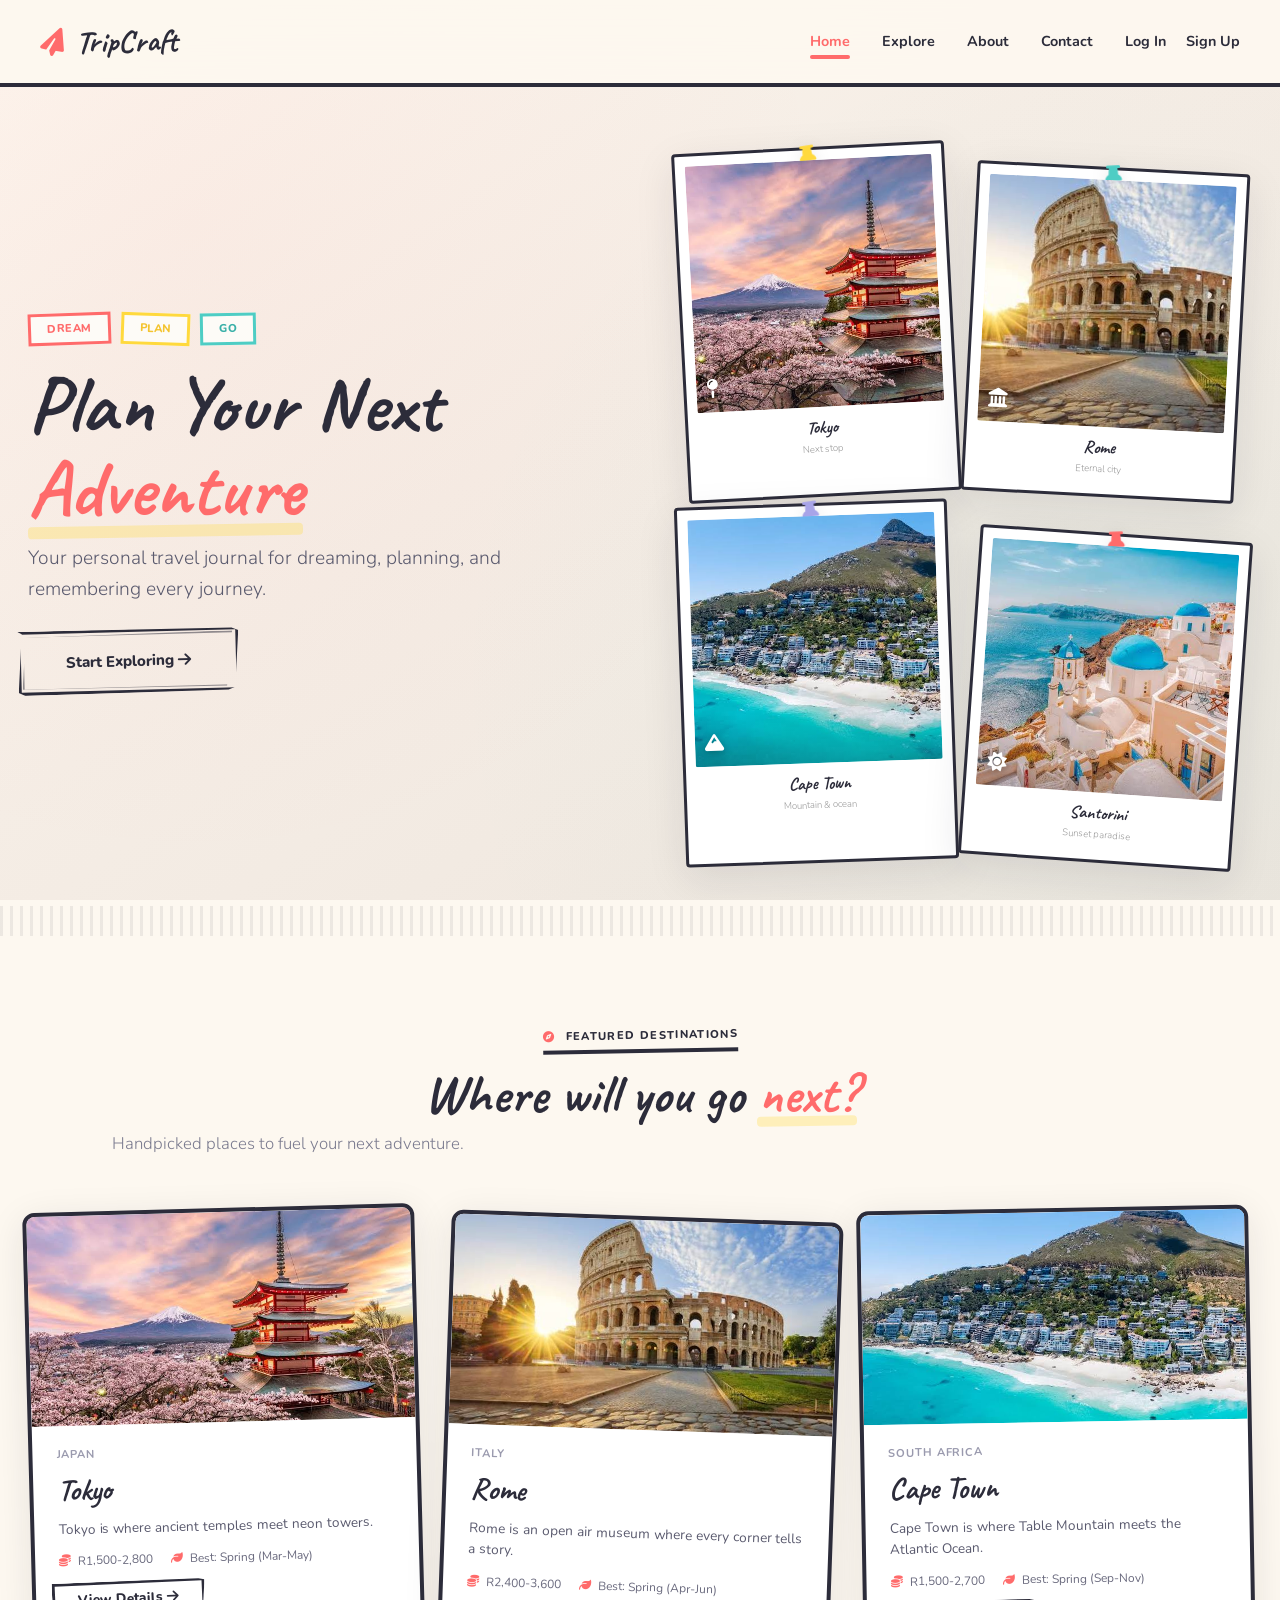
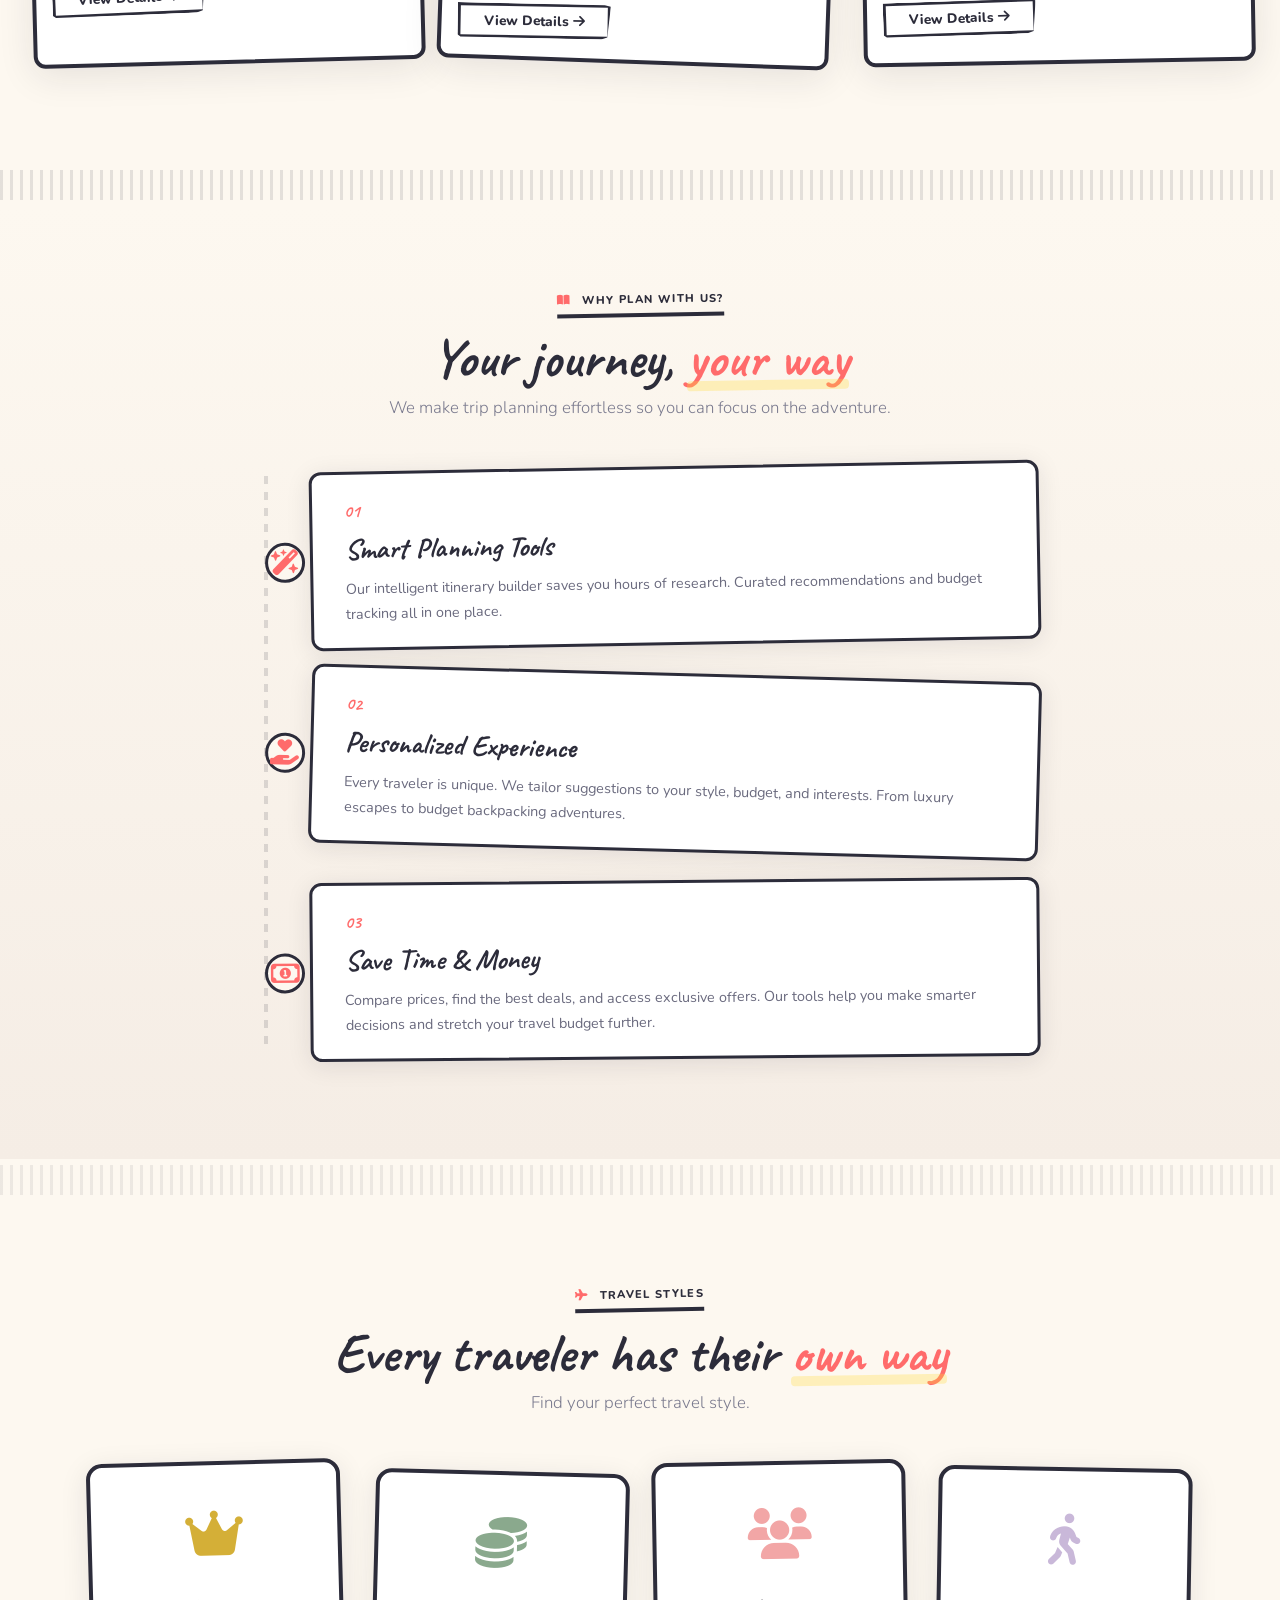
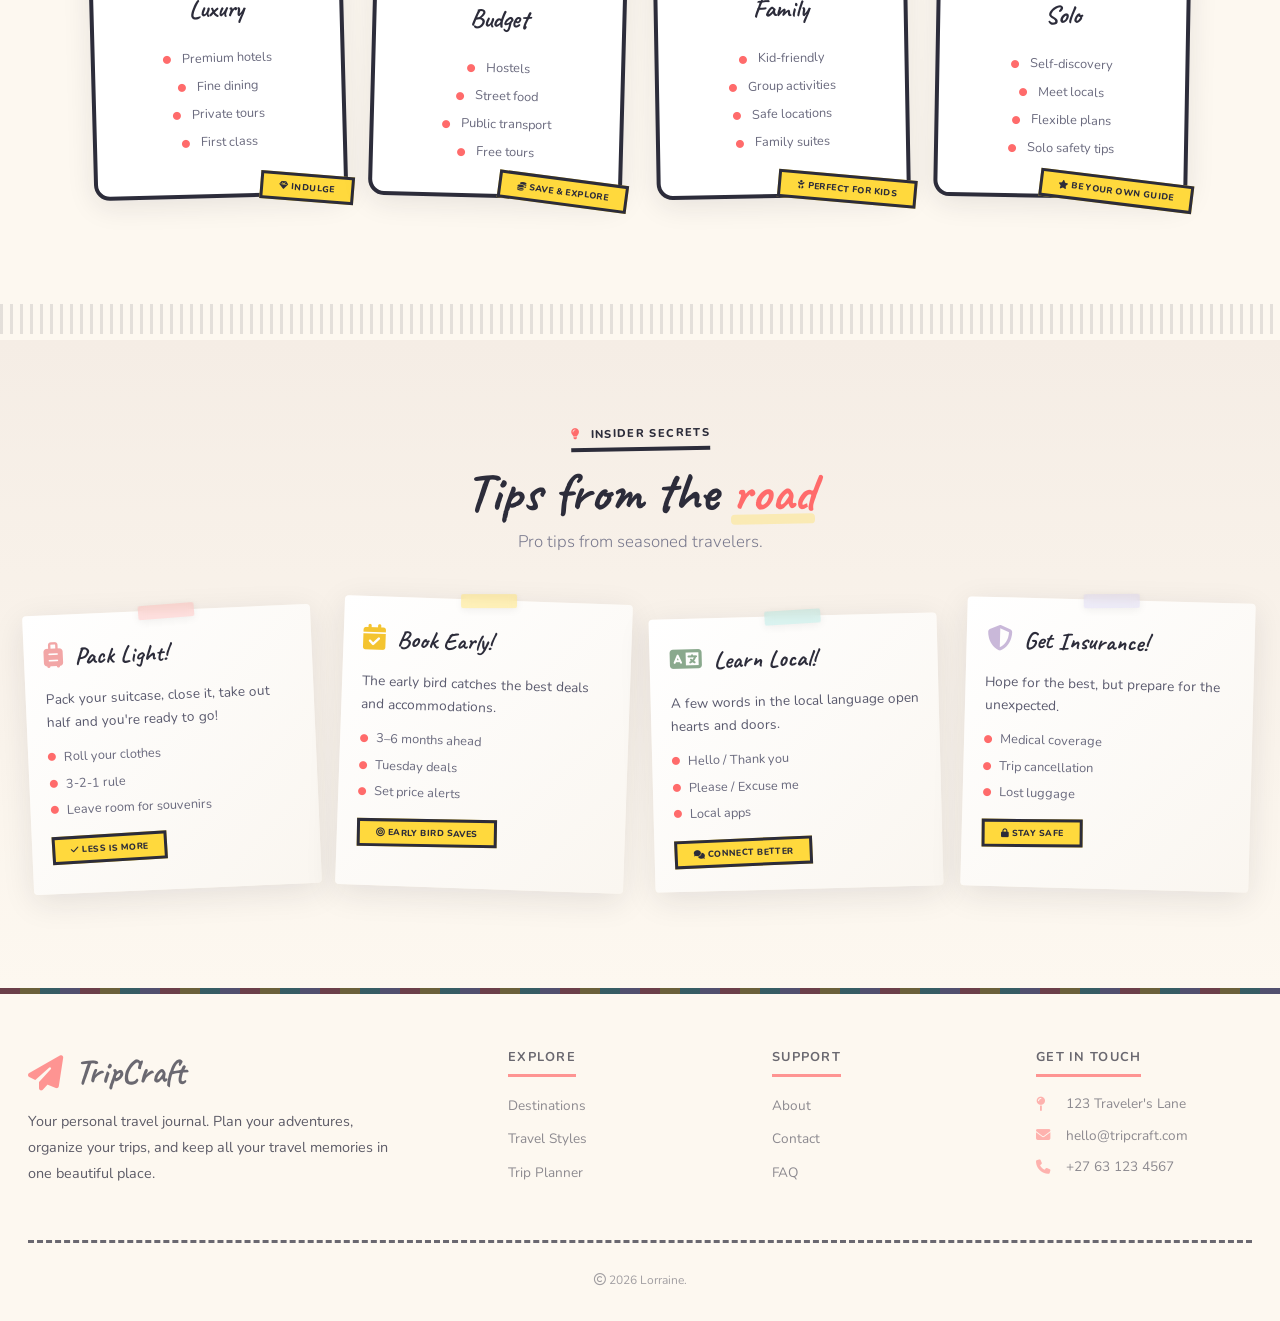
==== index.html @ 6c972281 "first commit" ====
<!DOCTYPE html>
<html lang="en">
<head>
    <meta charset="UTF-8" />
    <meta name="viewport" content="width=device-width, initial-scale=1.0" />
    <title>TripCraft</title>
    <link rel="stylesheet" href="css/style.css" />
    <link rel="preconnect" href="https://fonts.googleapis.com" />
    <link rel="preconnect" href="https://fonts.gstatic.com" crossorigin />
    <link href="https://fonts.googleapis.com/css2?family=Caveat:wght@400;600;700&family=Nunito:wght@300;400;600;700;800&display=swap" rel="stylesheet" />
    <link rel="stylesheet" href="https://cdnjs.cloudflare.com/ajax/libs/font-awesome/6.5.1/css/all.min.css" />
</head>
<body>

    <nav class="navbar" id="navbar">
        <a href="index.html" class="nav-logo">
            <i class="fas fa-paper-plane"></i> TripCraft
        </a>
        <ul class="nav-links" id="navLinks">
            <li><a href="index.html">Home</a></li>
            <li><a href="destinations.html">Explore</a></li>
            <li><a href="index.html#why">About</a></li>
            <li><a href="index.html#footer">Contact</a></li>
            <li class="nav-auth" id="navAuth">
                <!-- DYNAMICALLY UPDATED BY JAVASCRIPT -->
            </li>
        </ul>
        <button class="hamburger" id="hamburger" aria-label="Toggle menu">
            <span></span>
            <span></span>
            <span></span>
        </button>
    </nav>

    <section class="hero">
        <div class="container">
            <div class="hero-grid">
                <div class="hero-content">
                    <div class="hero-stamp-collection">
                        <span class="stampie">Dream</span>
                        <span class="stampie">Plan</span>
                        <span class="stampie">Go</span>
                    </div>
                    <h1 class="hero-title">
                        Plan Your Next<br />
                        <span class="highlight">Adventure</span>
                    </h1>
                    <p class="hero-sub">
                        Your personal travel journal for dreaming, planning,
                        and remembering every journey.
                    </p>
                    <a href="destinations.html" class="hero-btn">
                        Start Exploring <i class="fas fa-arrow-right"></i>
                    </a>
                </div>
                <div class="hero-pins" id="heroPinsContainer"></div>
            </div>
        </div>
    </section>

    <div class="divider-drawn"></div>

    <section class="destinations" id="destinations">
        <div class="container">
            <div class="dest-header">
                <span class="section-badge"><i class="fas fa-compass"></i> Featured Destinations</span>
                <h2 class="section-title">Where will you go <span class="highlight">next?</span></h2>
                <p class="section-sub">Handpicked places to fuel your next adventure.</p>
            </div>
            <div class="dest-grid" id="featuredGrid"></div>
        </div>
    </section>

    <div class="divider-drawn divider-drawn-dark"></div>

    <section class="why" id="why">
        <div class="container">
            <div style="text-align:center;">
                <span class="section-badge"><i class="fas fa-book-open"></i> Why Plan With Us?</span>
                <h2 class="section-title">Your journey, <span class="highlight">your way</span></h2>
                <p class="section-sub" style="margin-left:auto;margin-right:auto;">
                    We make trip planning effortless so you can focus on the adventure.
                </p>
            </div>
            <div class="compass-timeline">
                <div class="compass-step">
                    <span class="compass-icon"><i class="fas fa-wand-magic-sparkles"></i></span>
                    <div class="step-num">01</div>
                    <h3>Smart Planning Tools</h3>
                    <p>Our intelligent itinerary builder saves you hours of research. Curated recommendations and budget tracking all in one place.</p>
                </div>
                <div class="compass-step">
                    <span class="compass-icon"><i class="fas fa-hand-holding-heart"></i></span>
                    <div class="step-num">02</div>
                    <h3>Personalized Experience</h3>
                    <p>Every traveler is unique. We tailor suggestions to your style, budget, and interests. From luxury escapes to budget backpacking adventures.</p>
                </div>
                <div class="compass-step">
                    <span class="compass-icon"><i class="fa-regular fa-money-bill-1"></i></span>
                    <div class="step-num">03</div>
                    <h3>Save Time & Money</h3>
                    <p>Compare prices, find the best deals, and access exclusive offers. Our tools help you make smarter decisions and stretch your travel budget further.</p>
                </div>
            </div>
        </div>
    </section>

    <div class="divider-drawn"></div>

    <section class="styles">
        <div class="container">
            <div style="text-align:center;">
                <span class="section-badge"><i class="fas fa-plane"></i> Travel Styles</span>
                <h2 class="section-title">Every traveler has their <span class="highlight">own way</span></h2>
                <p class="section-sub" style="margin-left:auto;margin-right:auto;">
                    Find your perfect travel style.
                </p>
            </div>
            <div class="styles-grid">
                <div class="style-scribble">
                    <span class="icon"><i class="fas fa-crown"></i></span>
                    <h4>Luxury</h4>
                    <ul>
                        <li><i class="fas fa-circle"></i> Premium hotels</li>
                        <li><i class="fas fa-circle"></i> Fine dining</li>
                        <li><i class="fas fa-circle"></i> Private tours</li>
                        <li><i class="fas fa-circle"></i> First class</li>
                    </ul>
                    <span class="scribble-sticker"><i class="fas fa-gem"></i> Indulge</span>
                </div>
                <div class="style-scribble">
                    <span class="icon"><i class="fas fa-coins"></i></span>
                    <h4>Budget</h4>
                    <ul>
                        <li><i class="fas fa-circle"></i> Hostels</li>
                        <li><i class="fas fa-circle"></i> Street food</li>
                        <li><i class="fas fa-circle"></i> Public transport</li>
                        <li><i class="fas fa-circle"></i> Free tours</li>
                    </ul>
                    <span class="scribble-sticker"><i class="fas fa-coins"></i> Save &amp; Explore</span>
                </div>
                <div class="style-scribble">
                    <span class="icon"><i class="fas fa-users"></i></span>
                    <h4>Family</h4>
                    <ul>
                        <li><i class="fas fa-circle"></i> Kid-friendly</li>
                        <li><i class="fas fa-circle"></i> Group activities</li>
                        <li><i class="fas fa-circle"></i> Safe locations</li>
                        <li><i class="fas fa-circle"></i> Family suites</li>
                    </ul>
                    <span class="scribble-sticker"><i class="fas fa-baby"></i> Perfect for kids</span>
                </div>
                <div class="style-scribble">
                    <span class="icon"><i class="fas fa-person-walking"></i></span>
                    <h4>Solo</h4>
                    <ul>
                        <li><i class="fas fa-circle"></i> Self-discovery</li>
                        <li><i class="fas fa-circle"></i> Meet locals</li>
                        <li><i class="fas fa-circle"></i> Flexible plans</li>
                        <li><i class="fas fa-circle"></i> Solo safety tips</li>
                    </ul>
                    <span class="scribble-sticker"><i class="fas fa-star"></i> Be your own guide</span>
                </div>
            </div>
        </div>
    </section>

    <div class="divider-drawn divider-drawn-dark"></div>

    <section class="tips">
        <div class="container">
            <div style="text-align:center;">
                <span class="section-badge"><i class="fas fa-lightbulb"></i> Insider Secrets</span>
                <h2 class="section-title">Tips from the <span class="highlight">road</span></h2>
                <p class="section-sub" style="margin-left:auto;margin-right:auto;">
                    Pro tips from seasoned travelers.
                </p>
            </div>
            <div class="sticky-grid">
                <div class="sticky-note">
                    <span class="tape coral"></span>
                    <div class="sticky-header">
                        <span class="icon"><i class="fas fa-suitcase-rolling"></i></span>
                        <h4>Pack Light!</h4>
                    </div>
                    <p>Pack your suitcase, close it, take out half and you're ready to go!</p>
                    <ul>
                        <li><i class="fas fa-circle"></i> Roll your clothes</li>
                        <li><i class="fas fa-circle"></i> 3-2-1 rule</li>
                        <li><i class="fas fa-circle"></i> Leave room for souvenirs</li>
                    </ul>
                    <span class="sticky-tag"><i class="fas fa-check"></i> Less is more</span>
                </div>
                <div class="sticky-note">
                    <span class="tape"></span>
                    <div class="sticky-header">
                        <span class="icon"><i class="fas fa-calendar-check"></i></span>
                        <h4>Book Early!</h4>
                    </div>
                    <p>The early bird catches the best deals and accommodations.</p>
                    <ul>
                        <li><i class="fas fa-circle"></i> 3–6 months ahead</li>
                        <li><i class="fas fa-circle"></i> Tuesday deals</li>
                        <li><i class="fas fa-circle"></i> Set price alerts</li>
                    </ul>
                    <span class="sticky-tag"><i class="fas fa-bullseye"></i> Early bird saves</span>
                </div>
                <div class="sticky-note">
                    <span class="tape sky"></span>
                    <div class="sticky-header">
                        <span class="icon"><i class="fas fa-language"></i></span>
                        <h4>Learn Local!</h4>
                    </div>
                    <p>A few words in the local language open hearts and doors.</p>
                    <ul>
                        <li><i class="fas fa-circle"></i> Hello / Thank you</li>
                        <li><i class="fas fa-circle"></i> Please / Excuse me</li>
                        <li><i class="fas fa-circle"></i> Local apps</li>
                    </ul>
                    <span class="sticky-tag"><i class="fas fa-comments"></i> Connect better</span>
                </div>
                <div class="sticky-note">
                    <span class="tape lavender"></span>
                    <div class="sticky-header">
                        <span class="icon"><i class="fas fa-shield-alt"></i></span>
                        <h4>Get Insurance!</h4>
                    </div>
                    <p>Hope for the best, but prepare for the unexpected.</p>
                    <ul>
                        <li><i class="fas fa-circle"></i> Medical coverage</li>
                        <li><i class="fas fa-circle"></i> Trip cancellation</li>
                        <li><i class="fas fa-circle"></i> Lost luggage</li>
                    </ul>
                    <span class="sticky-tag"><i class="fas fa-lock"></i> Stay safe</span>
                </div>
            </div>
        </div>
    </section>

    <!-- MODAL -->
    <div class="modal" id="detailModal">
        <div class="modal-overlay"></div>
        <div class="modal-content">
            <button class="modal-close">&times;</button>
            
            <div class="modal-scrapbook">
                
                <!-- LEFT COLUMN - PHOTOS + TAGS -->
                <div class="modal-left">
                    
                    <div class="modal-photo photo-top">
                        <img src="" alt="" id="modalImg1" />
                    </div>
                    
                    <div class="modal-photo photo-middle">
                        <img src="" alt="" id="modalImg2" />
                    </div>
                    
                    <div class="modal-photo photo-bottom">
                        <img src="" alt="" id="modalImg3" />
                    </div>
                    
                    <!-- TAGS SCATTERED UNDER IMAGES -->
                    <div class="modal-tags-under">
                        <span class="scrap-tag tag-flight" id="modalTag1">Flight: 14hr</span>
                        <span class="scrap-tag tag-timezone" id="modalTag2">Time Zone: UTC+9</span>
                        <span class="scrap-tag tag-currency" id="modalTag3">Currency: Yen</span>
                        <span class="scrap-tag tag-budget" id="modalBudgetShort">Budget: R1,500-2,800</span>
                        <span class="scrap-tag tag-population" id="modalTag4">Population: 14 million</span>
                        <div id="modalSeasonsTag" class="modal-seasons-tag-container"></div>
                    </div>
                    
                </div>
                
                <!-- RIGHT COLUMN - INFORMATION -->
                <div class="modal-right">
                    
                    <!-- Destination Name -->
                    <div class="modal-name-block">
                        <div class="torn-tape"></div>
                        <h2><span class="highlight" id="modalCountry">Tokyo</span></h2>
                        <span id="modalContinent" class="modal-continent">Japan · ASIA</span>
                        <span class="modal-details" id="modalDetails">Capital: Tokyo · Language: Japanese</span>
                    </div>
                    
                    <!-- Description -->
                    <div class="modal-description">
                        <p id="modalDescription">Tokyo is where ancient temples meet neon towers...</p>
                    </div>
                    
                    <!-- Cards Row -->
                    <div class="modal-cards-row">
                        
                        <!-- See Card -->
                        <div class="scrap-card card-see">
                            <div class="card-pin"></div>
                            <div class="card-header">
                                <h3>See</h3>
                            </div>
                            <ul id="modalAttractions"></ul>
                        </div>
                        
                        <!-- Eat Card -->
                        <div class="scrap-card card-eat">
                            <div class="card-pin"></div>
                            <div class="card-header">
                                <h3>Eat</h3>
                            </div>
                            <ul id="modalCuisine"></ul>
                        </div>
                        
                    </div>
                    
                    <!-- Tips Card -->
                    <div class="scrap-card card-tips">
                        <div class="card-pin"></div>
                        <div class="card-header">
                            <h3>Tips</h3>
                        </div>
                        <ul id="modalTips"></ul>
                    </div>
                    
                </div>
                
            </div>
            
            <!-- Plan Button -->
            <button class="plan-btn" data-dest-id="">
                <i class="fas fa-paper-plane"></i> Plan This Trip
            </button>
            
        </div>
    </div>

    <footer class="footer" id="footer">
        <div class="container">
            <div class="footer-top">
                <div class="footer-brand">
                    <h3><i class="fas fa-paper-plane"></i> TripCraft</h3>
                    <p>Your personal travel journal. Plan your adventures, organize your trips, and keep all your travel memories in one beautiful place.</p>
                </div>
                <div class="footer-col">
                    <h4>Explore</h4>
                    <ul>
                        <li><a href="destinations.html">Destinations</a></li>
                        <li><a href="#">Travel Styles</a></li>
                        <li><a href="#">Trip Planner</a></li>
                    </ul>
                </div>
                <div class="footer-col">
                    <h4>Support</h4>
                    <ul>
                        <li><a href="index.html#why">About</a></li>
                        <li><a href="#">Contact</a></li>
                        <li><a href="#">FAQ</a></li>
                    </ul>
                </div>
                <div class="footer-col">
                    <h4>Get in Touch</h4>
                    <div class="contact-item">
                        <i class="fas fa-map-pin"></i>
                        <span>123 Traveler's Lane</span>
                    </div>
                    <div class="contact-item">
                        <i class="fas fa-envelope"></i>
                        <span>hello@tripcraft.com</span>
                    </div>
                    <div class="contact-item">
                        <i class="fas fa-phone"></i>
                        <span>+27 63 123 4567</span>
                    </div>
                </div>
            </div>
            <div class="footer-bottom">
                <span><i class="far fa-copyright"></i> 2026 Lorraine.</span>
            </div>
        </div>
    </footer>

    <script src="js/script.js"></script>
</body>
</html>
---- css/style.css ----
/* ================================================================
   TRIPCRAFT - COMPLETE STYLESHEET
   ================================================================ */

/* ================================================================
   1. RESET & ROOT VARIABLES
   ================================================================ */
* {
    margin: 0;
    padding: 0;
    box-sizing: border-box;
}

:root {
    --cream: #FDF8F0;
    --warm-white: #FDFBF7;
    --charcoal: #2C2C3A;
    --ink: #1A1A2E;
    --shadow: rgba(26, 26, 46, 0.10);
    --shadow-hover: rgba(26, 26, 46, 0.20);
    --coral: #FF6B6B;
    --coral-dark: #E55A5A;
    --mustard: #FFD93D;
    --mustard-dark: #F4C430;
    --sky: #4ECDC4;
    --sky-dark: #3AB0A8;
    --lavender: #A8A4E8;
    --blush: #F2A6A6;
    --moss: #8AA98D;
    --lilac: #C9B8D9;
    --transition: 0.3s ease;
}

html {
    scroll-behavior: smooth;
}

body {
    font-family: 'Nunito', sans-serif;
    background: var(--cream);
    color: var(--charcoal);
    line-height: 1.6;
    overflow-x: hidden;
}

/* ================================================================
   2. CUSTOM SCROLLBAR
   ================================================================ */
::-webkit-scrollbar {
    width: 8px;
}
::-webkit-scrollbar-track {
    background: var(--cream);
}
::-webkit-scrollbar-thumb {
    background: var(--charcoal);
    border-radius: 10px;
}

/* ================================================================
   3. CONTAINER
   ================================================================ */
.container {
    max-width: 1280px;
    margin: 0 auto;
    padding: 0 28px;
}

/* ================================================================
   4. HANDWRITING FONT
   ================================================================ */
.handwriting {
    font-family: 'Caveat', cursive;
}

/* ================================================================
   5. SECTION BADGE
   ================================================================ */
.section-badge {
    display: inline-block;
    font-size: 0.7rem;
    font-weight: 800;
    text-transform: uppercase;
    letter-spacing: 0.12em;
    color: var(--charcoal);
    background: transparent;
    padding: 4px 0;
    margin-bottom: 12px;
    border-bottom: 4px solid var(--charcoal);
    transform: rotate(-1deg);
}
.section-badge i {
    margin-right: 6px;
    color: var(--coral);
}

/* ================================================================
   6. SECTION TITLE
   ================================================================ */
.section-title {
    font-family: 'Caveat', cursive;
    font-size: 3.4rem;
    font-weight: 700;
    color: var(--charcoal);
    line-height: 1.1;
}
.section-title .highlight {
    color: var(--coral);
    position: relative;
}
.section-title .highlight::after {
    content: '';
    position: absolute;
    bottom: 2px;
    left: 0;
    right: 0;
    height: 10px;
    background: var(--mustard);
    opacity: 0.3;
    border-radius: 4px;
    transform: rotate(-1deg);
}

/* ================================================================
   7. SECTION SUBTITLE
   ================================================================ */
.section-sub {
    font-size: 1.05rem;
    font-weight: 300;
    color: #7A7A8E;
    max-width: 520px;
    margin-top: 6px;
}

/* ================================================================
   8. DIVIDER
   ================================================================ */
.divider-drawn {
    width: 100%;
    height: 30px;
    background: repeating-linear-gradient(90deg, var(--charcoal) 0px, var(--charcoal) 3px, transparent 3px, transparent 10px);
    opacity: 0.08;
    margin: 6px 0;
}
.divider-drawn-dark {
    opacity: 0.12;
}

/* ================================================================
   9. NAVBAR
   ================================================================ */
.navbar {
    position: fixed;
    top: 0;
    left: 0;
    right: 0;
    z-index: 1000;
    padding: 16px 40px;
    background: rgba(253, 248, 240, 0.94);
    backdrop-filter: blur(18px);
    border-bottom: 4px solid var(--charcoal);
    display: flex;
    align-items: center;
    justify-content: space-between;
    transition: var(--transition);
}
.navbar.scrolled {
    box-shadow: 0 6px 40px var(--shadow);
    background: rgba(253, 248, 240, 0.98);
}

.nav-logo {
    font-family: 'Caveat', cursive;
    font-size: 2rem;
    font-weight: 700;
    color: var(--charcoal);
    text-decoration: none;
    display: flex;
    align-items: center;
    gap: 10px;
    transform: rotate(-1deg);
}
.nav-logo i {
    color: var(--coral);
    font-size: 1.6rem;
    transform: rotate(-12deg);
}

.nav-links {
    display: flex;
    align-items: center;
    gap: 32px;
    list-style: none;
}
.nav-links a {
    font-weight: 700;
    color: var(--charcoal);
    text-decoration: none;
    font-size: 0.9rem;
    transition: var(--transition);
    position: relative;
    padding: 4px 0;
}
.nav-links a::after {
    content: '';
    position: absolute;
    bottom: -4px;
    left: 0;
    width: 0;
    height: 4px;
    background: var(--coral);
    border-radius: 2px;
    transition: var(--transition);
}
.nav-links a:hover::after,
.nav-links a.active::after {
    width: 100%;
}
.nav-links a:hover,
.nav-links a.active {
    color: var(--coral);
}

.nav-auth {
    display: flex;
    align-items: center;
    gap: 20px;
}
.nav-auth a {
    font-weight: 700;
    text-decoration: none;
    font-size: 0.9rem;
    color: var(--charcoal);
    transition: var(--transition);
    position: relative;
    padding: 4px 0;
}
.nav-auth a::after {
    content: '';
    position: absolute;
    bottom: -4px;
    left: 0;
    width: 0;
    height: 4px;
    background: var(--coral);
    border-radius: 2px;
    transition: var(--transition);
}
.nav-auth a:hover::after {
    width: 100%;
}
.nav-auth a:hover {
    color: var(--coral);
}

.hamburger {
    display: none;
    flex-direction: column;
    gap: 5px;
    cursor: pointer;
    background: none;
    border: none;
}
.hamburger span {
    width: 28px;
    height: 4px;
    background: var(--charcoal);
    border-radius: 2px;
    transition: var(--transition);
}
.hamburger.active span:nth-child(1) {
    transform: rotate(45deg) translate(5px, 5px);
}
.hamburger.active span:nth-child(2) {
    opacity: 0;
}
.hamburger.active span:nth-child(3) {
    transform: rotate(-45deg) translate(5px, -5px);
}

/* ================================================================
   10. HERO SECTION
   ================================================================ */
.hero {
    min-height: 100vh;
    padding-top: 100px;
    background: linear-gradient(145deg, #FDF8F0 0%, #F5EDE5 45%, #EDE5DD 100%);
    position: relative;
    overflow: hidden;
    display: flex;
    align-items: center;
}
.hero::before {
    content: '';
    position: absolute;
    inset: 0;
    background:
        radial-gradient(circle at 15% 25%, rgba(255, 107, 107, 0.06) 0%, transparent 50%),
        radial-gradient(circle at 85% 75%, rgba(78, 205, 196, 0.05) 0%, transparent 50%);
    pointer-events: none;
}
.hero-grid {
    position: relative;
    z-index: 2;
    display: grid;
    grid-template-columns: 1fr 1fr;
    gap: 60px;
    align-items: center;
    width: 100%;
}
.hero-content {
    max-width: 600px;
}

.hero-stamp-collection {
    display: flex;
    gap: 10px;
    flex-wrap: wrap;
    margin-bottom: 18px;
}
.hero-stamp-collection .stampie {
    display: inline-block;
    padding: 4px 16px;
    font-size: 0.7rem;
    font-weight: 800;
    text-transform: uppercase;
    letter-spacing: 0.5px;
    border: 3px solid var(--charcoal);
    transform: rotate(var(--rot, 0deg));
    background: var(--warm-white);
    color: var(--charcoal);
}
.hero-stamp-collection .stampie:nth-child(1) {
    --rot: -2deg;
    border-color: var(--coral);
    color: var(--coral);
}
.hero-stamp-collection .stampie:nth-child(2) {
    --rot: 2deg;
    border-color: var(--mustard);
    color: var(--mustard-dark);
}
.hero-stamp-collection .stampie:nth-child(3) {
    --rot: -1deg;
    border-color: var(--sky);
    color: var(--sky-dark);
}

.hero-title {
    font-family: 'Caveat', cursive;
    font-size: 5rem;
    font-weight: 700;
    line-height: 1.05;
    color: var(--charcoal);
    margin: 6px 0 8px;
}
.hero-title .highlight {
    color: var(--coral);
    position: relative;
}
.hero-title .highlight::after {
    content: '';
    position: absolute;
    bottom: 2px;
    left: 0;
    right: 0;
    height: 12px;
    background: var(--mustard);
    opacity: 0.3;
    border-radius: 4px;
    transform: rotate(-1deg);
}
.hero-sub {
    font-size: 1.2rem;
    font-weight: 300;
    color: #5A5A6E;
    margin: 12px 0 30px;
    max-width: 480px;
}

.hero-btn {
    display: inline-block;
    padding: 14px 38px;
    font-weight: 800;
    font-size: 0.95rem;
    text-decoration: none;
    color: var(--charcoal);
    background: transparent;
    font-family: 'Nunito', sans-serif;
    transition: var(--transition);
    position: relative;
    transform: rotate(-1.5deg);
    border: none;
    background: none;
    cursor: pointer;
}
.hero-btn::before {
    content: '';
    position: absolute;
    inset: -6px -10px;
    border: 3px solid var(--charcoal);
    clip-path: polygon(0% 0%, 97% 2%, 100% 6%, 98% 94%, 95% 98%, 3% 100%, 0% 95%, 2% 4%);
    background: transparent;
    transition: var(--transition);
}
.hero-btn::after {
    content: '';
    position: absolute;
    inset: -2px -6px;
    border: 2px solid var(--charcoal);
    clip-path: polygon(2% 4%, 99% 0%, 96% 98%, 0% 96%);
    opacity: 0.5;
    transition: var(--transition);
}
.hero-btn:hover {
    transform: rotate(0deg) translateY(-4px) scale(1.02);
}
.hero-btn:hover::before {
    border-color: var(--coral);
    clip-path: polygon(0% 0%, 98% 2%, 100% 8%, 96% 96%, 92% 100%, 2% 98%, 0% 92%, 2% 2%);
}
.hero-btn:hover::after {
    border-color: var(--coral);
    opacity: 0.8;
}

/* ================================================================
   11. HERO PINS
   ================================================================ */
.hero-pins {
    position: relative;
    display: grid;
    grid-template-columns: 1fr 1fr;
    gap: 16px;
    padding: 10px;
}
.pin-card {
    background: #fff;
    padding: 10px 10px 18px 10px;
    box-shadow: 0 12px 40px var(--shadow);
    border-radius: 4px;
    transition: var(--transition);
    transform: rotate(var(--rot, 0deg));
    border: 3px solid var(--charcoal);
    position: relative;
}
.pin-card:hover {
    transform: rotate(0deg) scale(1.04) translateY(-6px);
    box-shadow: 0 24px 60px var(--shadow-hover);
    z-index: 10;
    border-color: var(--coral);
}
.pin-card .photo {
    width: 100%;
    aspect-ratio: 1/1;
    border-radius: 2px;
    overflow: hidden;
    background: var(--moss);
    position: relative;
}
.pin-card .photo img {
    width: 100%;
    height: 100%;
    object-fit: cover;
    display: block;
}
.pin-card .photo .pin-overlay {
    position: absolute;
    bottom: 0;
    left: 0;
    right: 0;
    padding: 20px 10px 8px;
    background: linear-gradient(transparent, rgba(26, 26, 46, 0.25));
}
.pin-card .photo .pin-overlay i {
    color: #fff;
    font-size: 1.2rem;
    text-shadow: 0 2px 8px rgba(0, 0, 0, 0.3);
}
.pin-card .pin-label {
    font-family: 'Caveat', cursive;
    font-size: 1.1rem;
    text-align: center;
    margin-top: 6px;
    color: var(--charcoal);
    font-weight: 700;
}
.pin-card .pin-label small {
    font-family: 'Nunito', sans-serif;
    font-weight: 300;
    font-size: 0.6rem;
    color: #999;
    display: block;
}
.pin-card .pushpin {
    position: absolute;
    top: -10px;
    left: 50%;
    transform: translateX(-50%) rotate(var(--p-rot, 0deg));
    font-size: 1.4rem;
    color: var(--coral);
    filter: drop-shadow(0 4px 8px rgba(0, 0, 0, 0.10));
}
.pin-card .pushpin.mustard {
    color: var(--mustard);
}
.pin-card .pushpin.sky {
    color: var(--sky);
}
.pin-card .pushpin.lavender {
    color: var(--lavender);
}
.pin-card:nth-child(1) {
    --rot: -3deg;
    grid-column: 1 / 2;
    grid-row: 1 / 2;
    margin-top: 10px;
}
.pin-card:nth-child(2) {
    --rot: 3deg;
    grid-column: 2 / 3;
    grid-row: 1 / 2;
    margin-top: 30px;
}
.pin-card:nth-child(3) {
    --rot: -2deg;
    grid-column: 1 / 2;
    grid-row: 2 / 3;
    margin-top: -10px;
}
.pin-card:nth-child(4) {
    --rot: 4deg;
    grid-column: 2 / 3;
    grid-row: 2 / 3;
    margin-top: 20px;
}
.pin-card .pushpin:nth-child(1) {
    --p-rot: -6deg;
}
.pin-card .pushpin:nth-child(2) {
    --p-rot: 4deg;
}
.pin-card .pushpin:nth-child(3) {
    --p-rot: -4deg;
}
.pin-card .pushpin:nth-child(4) {
    --p-rot: 6deg;
}

/* ================================================================
   12. DESTINATIONS SECTION (index page torn cards)
   ================================================================ */
.destinations {
    padding: 80px 0 100px;
    background: var(--cream);
    position: relative;
}
.dest-header {
    text-align: center;
    margin-bottom: 50px;
}
.dest-grid {
    display: grid;
    grid-template-columns: repeat(3, 1fr);
    gap: 36px;
}

.torn-card {
    background: #fff;
    border-radius: 12px;
    overflow: hidden;
    box-shadow: 0 8px 36px var(--shadow);
    transition: var(--transition);
    position: relative;
    border: 4px solid var(--charcoal);
    transform: rotate(var(--rot, 0deg));
}
.torn-card:hover {
    transform: rotate(0deg) translateY(-12px) scale(1.02);
    box-shadow: 0 28px 72px var(--shadow-hover);
    border-color: var(--coral);
}
.torn-card .card-img {
    height: 210px;
    overflow: hidden;
    position: relative;
}
.torn-card .card-img img {
    width: 100%;
    height: 100%;
    object-fit: cover;
    transition: var(--transition);
}
.torn-card:hover .card-img img {
    transform: scale(1.06);
}
.torn-card .card-body {
    padding: 20px 24px 22px;
}
.torn-card .card-body .country {
    font-size: 0.7rem;
    font-weight: 700;
    color: #9A9AAE;
    text-transform: uppercase;
    letter-spacing: 0.08em;
    margin-bottom: 2px;
}
.torn-card .card-body h3 {
    font-family: 'Caveat', cursive;
    font-size: 1.9rem;
    font-weight: 700;
    display: flex;
    align-items: center;
    gap: 8px;
    color: var(--charcoal);
}
.torn-card .card-body p {
    font-size: 0.85rem;
    color: #5A5A6E;
    margin: 4px 0 12px;
    line-height: 1.6;
}
.torn-card .card-body .meta {
    display: flex;
    gap: 18px;
    font-size: 0.75rem;
    color: #6A6A7E;
    margin-bottom: 14px;
    flex-wrap: wrap;
}
.torn-card .card-body .meta i {
    color: var(--coral);
    width: 16px;
}

.torn-card .card-body .btn-detail {
    display: inline-block;
    padding: 4px 18px;
    font-weight: 800;
    font-size: 0.85rem;
    color: var(--charcoal);
    text-decoration: none;
    transition: var(--transition);
    position: relative;
    border: none;
    background: none;
    transform: rotate(-1deg);
    cursor: pointer;
    font-family: 'Nunito', sans-serif;
}
.torn-card .card-body .btn-detail::before {
    content: '';
    position: absolute;
    inset: -4px -8px;
    border: 3px solid var(--charcoal);
    clip-path: polygon(0% 0%, 96% 2%, 100% 6%, 98% 94%, 94% 100%, 2% 98%, 0% 92%);
    transition: var(--transition);
}
.torn-card .card-body .btn-detail:hover {
    transform: rotate(0deg) translateY(-2px);
}
.torn-card .card-body .btn-detail:hover::before {
    border-color: var(--coral);
    clip-path: polygon(0% 0%, 98% 2%, 100% 8%, 96% 96%, 92% 100%, 2% 98%, 0% 92%);
}

.torn-card:nth-child(1) {
    --rot: -1.5deg;
}
.torn-card:nth-child(2) {
    --rot: 2deg;
    margin-top: 8px;
}
.torn-card:nth-child(3) {
    --rot: -1deg;
}

/* ================================================================
   13. WHY SECTION
   ================================================================ */
.why {
    padding: 80px 0 100px;
    background: linear-gradient(180deg, var(--cream) 0%, #F5EDE5 100%);
    position: relative;
}
.compass-timeline {
    display: flex;
    flex-direction: column;
    gap: 28px;
    max-width: 800px;
    margin: 44px auto 0;
    position: relative;
    padding-left: 70px;
}
.compass-timeline::before {
    content: '';
    position: absolute;
    left: 24px;
    top: 10px;
    bottom: 10px;
    width: 4px;
    background: repeating-linear-gradient(to bottom, var(--charcoal) 0px, var(--charcoal) 8px, transparent 8px, transparent 16px);
    opacity: 0.15;
}
.compass-step {
    position: relative;
    padding: 22px 32px;
    background: #fff;
    border-radius: 12px;
    box-shadow: 0 4px 24px var(--shadow);
    transition: var(--transition);
    border: 3px solid var(--charcoal);
    transform: rotate(var(--rot, 0deg));
    cursor: default;
}
.compass-step:hover {
    transform: rotate(0deg) translateX(10px);
    box-shadow: 0 8px 40px var(--shadow-hover);
    border-color: var(--coral);
}
.compass-step .compass-icon {
    position: absolute;
    left: -48px;
    top: 50%;
    transform: translateY(-50%);
    font-size: 1.6rem;
    color: var(--coral);
    background: var(--cream);
    padding: 4px;
    border-radius: 50%;
    border: 3px solid var(--charcoal);
    width: 40px;
    height: 40px;
    display: flex;
    align-items: center;
    justify-content: center;
    transition: var(--transition);
}
.compass-step:hover .compass-icon {
    background: var(--coral);
    color: #fff;
    border-color: var(--coral);
}
.compass-step .step-num {
    font-family: 'Caveat', cursive;
    font-size: 1.1rem;
    font-weight: 700;
    color: var(--coral);
    margin-bottom: 2px;
}
.compass-step h3 {
    font-family: 'Caveat', cursive;
    font-size: 1.8rem;
    font-weight: 700;
    color: var(--charcoal);
}
.compass-step p {
    font-size: 0.9rem;
    color: #6A6A7E;
    line-height: 1.7;
    margin-top: 4px;
}
.compass-step:nth-child(1) {
    --rot: -1deg;
}
.compass-step:nth-child(2) {
    --rot: 1.5deg;
}
.compass-step:nth-child(3) {
    --rot: -0.5deg;
}

/* ================================================================
   14. STYLES SECTION
   ================================================================ */
.styles {
    padding: 80px 0 100px;
    background: var(--cream);
}
.styles-grid {
    display: grid;
    grid-template-columns: repeat(4, 1fr);
    gap: 28px;
    max-width: 1100px;
    margin: 44px auto 0;
}
.style-scribble {
    background: #fff;
    border-radius: 16px;
    padding: 30px 20px 28px;
    text-align: center;
    box-shadow: 0 6px 28px var(--shadow);
    transition: var(--transition);
    border: 4px solid var(--charcoal);
    transform: rotate(var(--rot, 0deg));
    cursor: default;
    position: relative;
}
.style-scribble:hover {
    transform: rotate(0deg) translateY(-10px) scale(1.03);
    box-shadow: 0 20px 60px var(--shadow-hover);
    border-color: var(--coral);
}
.style-scribble .icon {
    font-size: 3.2rem;
    display: block;
    margin-bottom: 12px;
}
.style-scribble h4 {
    font-family: 'Caveat', cursive;
    font-size: 1.6rem;
    font-weight: 700;
    color: var(--charcoal);
}
.style-scribble ul {
    list-style: none;
    margin-top: 14px;
    font-size: 0.8rem;
    color: #6A6A7E;
    line-height: 2.2;
}
.style-scribble ul li i {
    color: var(--coral);
    margin-right: 8px;
    font-size: 0.5rem;
}
.style-scribble .scribble-sticker {
    position: absolute;
    bottom: -10px;
    right: -10px;
    background: var(--mustard);
    padding: 4px 16px;
    font-size: 0.55rem;
    font-weight: 800;
    text-transform: uppercase;
    transform: rotate(6deg);
    border: 3px solid var(--charcoal);
    color: var(--charcoal);
    letter-spacing: 0.05em;
}
.style-scribble:nth-child(1) {
    --rot: -1.5deg;
}
.style-scribble:nth-child(2) {
    --rot: 1.5deg;
    margin-top: 10px;
}
.style-scribble:nth-child(3) {
    --rot: -1deg;
}
.style-scribble:nth-child(4) {
    --rot: 1deg;
    margin-top: 6px;
}
.style-scribble:nth-child(1) .icon {
    color: #D4AF37;
}
.style-scribble:nth-child(2) .icon {
    color: var(--moss);
}
.style-scribble:nth-child(3) .icon {
    color: var(--blush);
}
.style-scribble:nth-child(4) .icon {
    color: var(--lilac);
}

/* ================================================================
   15. TIPS SECTION
   ================================================================ */
.tips {
    padding: 80px 0 100px;
    background: linear-gradient(180deg, #F5EDE5 0%, var(--cream) 100%);
}
.sticky-grid {
    display: grid;
    grid-template-columns: repeat(4, 1fr);
    gap: 24px;
    margin-top: 44px;
}
.sticky-note {
    background: #fff;
    padding: 22px 20px 24px;
    border-radius: 4px;
    box-shadow: 0 8px 32px var(--shadow);
    transition: var(--transition);
    transform: rotate(var(--rot, 0deg));
    position: relative;
    border: none;
    background: linear-gradient(135deg, #fff 0%, #faf6f0 100%);
}
.sticky-note:hover {
    transform: rotate(0deg) translateY(-8px) scale(1.03);
    box-shadow: 0 16px 56px var(--shadow-hover);
}
.sticky-note .tape {
    position: absolute;
    top: -6px;
    left: 50%;
    transform: translateX(-50%) rotate(-2deg);
    width: 56px;
    height: 14px;
    background: rgba(255, 217, 61, 0.35);
    border-radius: 2px;
    box-shadow: 0 2px 8px rgba(0, 0, 0, 0.06);
    backdrop-filter: blur(4px);
}
.sticky-note .tape.coral {
    background: rgba(255, 107, 107, 0.2);
}
.sticky-note .tape.sky {
    background: rgba(78, 205, 196, 0.2);
}
.sticky-note .tape.lavender {
    background: rgba(168, 164, 232, 0.2);
}
.sticky-note .sticky-header {
    display: flex;
    align-items: center;
    gap: 12px;
    margin-bottom: 10px;
}
.sticky-note .sticky-header .icon {
    font-size: 1.6rem;
    color: var(--coral);
}
.sticky-note .sticky-header h4 {
    font-family: 'Caveat', cursive;
    font-size: 1.5rem;
    font-weight: 700;
    color: var(--charcoal);
}
.sticky-note p {
    font-size: 0.85rem;
    color: #5A5A6E;
    line-height: 1.7;
    margin-bottom: 10px;
}
.sticky-note ul {
    list-style: none;
    font-size: 0.8rem;
    color: #6A6A7E;
}
.sticky-note ul li {
    padding: 3px 0;
    display: flex;
    align-items: center;
    gap: 8px;
}
.sticky-note ul li i {
    color: var(--coral);
    font-size: 0.5rem;
}
.sticky-note .sticky-tag {
    display: inline-block;
    margin-top: 12px;
    font-size: 0.55rem;
    font-weight: 800;
    text-transform: uppercase;
    letter-spacing: 0.05em;
    padding: 4px 16px;
    border: 3px solid var(--charcoal);
    color: var(--charcoal);
    background: var(--mustard);
    transform: rotate(-1deg);
}
.sticky-note:nth-child(1) {
    --rot: -2.5deg;
    margin-top: 10px;
}
.sticky-note:nth-child(2) {
    --rot: 2deg;
}
.sticky-note:nth-child(3) {
    --rot: -1.5deg;
    margin-top: 16px;
}
.sticky-note:nth-child(4) {
    --rot: 1.5deg;
}
.sticky-note:nth-child(1) .icon {
    color: var(--blush);
}
.sticky-note:nth-child(2) .icon {
    color: var(--mustard-dark);
}
.sticky-note:nth-child(3) .icon {
    color: var(--moss);
}
.sticky-note:nth-child(4) .icon {
    color: var(--lilac);
}

/* ================================================================
   16. FOOTER
   ================================================================ */
.footer {
    background: var(--cream);
    color: var(--charcoal);
    padding: 50px 0 30px;
    position: relative;
    border-top: 6px solid var(--charcoal);
}
.footer::before {
    content: '';
    position: absolute;
    top: -6px;
    left: 0;
    right: 0;
    height: 6px;
    background: repeating-linear-gradient(90deg, var(--coral) 0px, var(--coral) 20px, var(--mustard) 20px, var(--mustard) 40px, var(--sky) 40px, var(--sky) 60px, var(--lavender) 60px, var(--lavender) 80px);
    opacity: 0.3;
}
.footer .container {
    position: relative;
    z-index: 2;
}
.footer-top {
    display: grid;
    grid-template-columns: 2fr 1fr 1fr 1fr;
    gap: 48px;
    padding-bottom: 36px;
    border-bottom: 3px dashed var(--charcoal);
    opacity: 0.7;
}
.footer-brand h3 {
    font-family: 'Caveat', cursive;
    font-size: 2.2rem;
    color: var(--charcoal);
    display: flex;
    align-items: center;
    gap: 12px;
}
.footer-brand h3 i {
    color: var(--coral);
}
.footer-brand p {
    max-width: 360px;
    line-height: 1.8;
    font-size: 0.9rem;
    margin: 8px 0 18px;
    color: var(--ink);
}
.footer-col h4 {
    color: var(--charcoal);
    font-size: 0.8rem;
    font-weight: 700;
    text-transform: uppercase;
    letter-spacing: 0.1em;
    margin-bottom: 16px;
    border-bottom: 3px solid var(--coral);
    padding-bottom: 6px;
    display: inline-block;
}
.footer-col ul {
    list-style: none;
}
.footer-col ul li {
    margin-bottom: 8px;
}
.footer-col ul a {
    color: var(--ink);
    text-decoration: none;
    font-size: 0.85rem;
    transition: var(--transition);
    display: inline-block;
    opacity: 0.7;
}
.footer-col ul a:hover {
    color: var(--coral);
    transform: translateX(4px);
    opacity: 1;
}
.footer-col .contact-item {
    display: flex;
    align-items: center;
    gap: 12px;
    font-size: 0.85rem;
    margin-bottom: 10px;
    color: var(--ink);
    opacity: 0.7;
}
.footer-col .contact-item i {
    color: var(--coral);
    width: 18px;
    font-size: 0.9rem;
}
.footer-bottom {
    padding-top: 28px;
    display: flex;
    justify-content: center;
    align-items: center;
    font-size: 0.75rem;
    color: var(--ink);
    opacity: 0.4;
    flex-wrap: wrap;
    gap: 12px;
}

/* ================================================================
   17. PAGE HEADER (destinations page)
   ================================================================ */
.page-header {
    padding: 120px 0 30px;
    background: var(--cream);
    border-bottom: 3px dashed rgba(44, 44, 58, 0.10);
}
.header-content {
    text-align: center;
}
.header-icon {
    display: inline-block;
    font-size: 2.5rem;
    color: var(--coral);
    margin-bottom: 4px;
    transform: rotate(-6deg);
}
.page-title {
    font-family: 'Caveat', cursive;
    font-size: 3.6rem;
    font-weight: 700;
    color: var(--charcoal);
    line-height: 1.1;
}
.page-sub {
    font-size: 1.1rem;
    font-weight: 300;
    color: #7A7A8E;
    margin-top: 2px;
}

/* ================================================================
   18. MAIN CONTENT (destinations page)
   ================================================================ */
.main-content {
    padding: 20px 0 60px;
    background: var(--cream);
}
.layout {
    display: grid;
    grid-template-columns: 260px 1fr;
    gap: 40px;
    align-items: start;
}

/* SIDEBAR */
.sidebar {
    position: sticky;
    top: 90px;
    display: flex;
    flex-direction: column;
    gap: 0;
}
.filter-toggle {
    display: none;
    width: 100%;
    padding: 12px 18px;
    font-weight: 700;
    font-size: 0.9rem;
    background: #fff;
    border: 4px solid var(--charcoal);
    border-radius: 8px;
    cursor: pointer;
    font-family: 'Nunito', sans-serif;
    transition: var(--transition);
    align-items: center;
    justify-content: space-between;
}
.filter-toggle:hover {
    border-color: var(--coral);
}
.filter-toggle .filter-count {
    display: none;
    background: var(--coral);
    color: #fff;
    padding: 0 8px;
    border-radius: 12px;
    font-size: 0.7rem;
    margin-left: 6px;
}
.filter-count.visible {
    display: inline-block;
}
.toggle-icon {
    transition: var(--transition);
}
.filter-toggle.open .toggle-icon {
    transform: rotate(180deg);
}
.filter-panel {
    background: #fff;
    border: 4px solid var(--charcoal);
    border-radius: 12px;
    padding: 20px;
    display: flex;
    flex-direction: column;
    gap: 20px;
}

.search-wrapper {
    display: flex;
    align-items: center;
    background: var(--cream);
    border: 3px solid var(--charcoal);
    border-radius: 8px;
    padding: 0 14px;
    transition: var(--transition);
}
.search-wrapper:focus-within {
    border-color: var(--coral);
    box-shadow: 0 0 0 4px rgba(255, 107, 107, 0.15);
}
.search-wrapper i {
    color: #999;
    font-size: 0.9rem;
}
.search-wrapper input {
    flex: 1;
    border: none;
    padding: 10px 12px;
    font-size: 0.9rem;
    font-family: 'Nunito', sans-serif;
    background: transparent;
    outline: none;
    color: var(--charcoal);
}
.search-wrapper input::placeholder {
    color: #bbb;
}

.filter-group {
    display: flex;
    flex-direction: column;
    gap: 8px;
}
.filter-group label {
    font-weight: 700;
    font-size: 0.75rem;
    text-transform: uppercase;
    letter-spacing: 0.08em;
    color: #7A7A8E;
}
.filter-group label i {
    color: var(--coral);
    margin-right: 6px;
}
.filter-options {
    display: flex;
    flex-direction: column;
    gap: 4px;
}
.filter-btn {
    padding: 6px 16px;
    font-size: 0.8rem;
    font-weight: 700;
    border: 2px solid transparent;
    background: transparent;
    color: var(--charcoal);
    cursor: pointer;
    transition: var(--transition);
    border-radius: 6px;
    font-family: 'Nunito', sans-serif;
    text-align: left;
}
.filter-btn:hover {
    background: rgba(255, 107, 107, 0.08);
    border-color: rgba(255, 107, 107, 0.2);
}
.filter-btn.active {
    background: var(--coral);
    color: #fff;
    border-color: var(--coral);
}
.filter-btn.active:hover {
    background: var(--coral-dark);
    border-color: var(--coral-dark);
}
.clear-filters {
    padding: 8px;
    font-weight: 700;
    font-size: 0.75rem;
    background: none;
    border: none;
    color: var(--coral);
    cursor: pointer;
    font-family: 'Nunito', sans-serif;
    text-decoration: underline;
    transition: var(--transition);
    text-align: center;
}
.clear-filters:hover {
    color: var(--charcoal);
}

/* RESULTS BAR */
.results-bar {
    display: flex;
    justify-content: space-between;
    align-items: center;
    padding-bottom: 16px;
    margin-bottom: 16px;
    border-bottom: 3px dashed rgba(44, 44, 58, 0.10);
    flex-wrap: wrap;
    gap: 10px;
}
.results-count {
    font-weight: 700;
    font-size: 0.9rem;
    color: var(--charcoal);
}
.sort-wrapper {
    display: flex;
    align-items: center;
    gap: 10px;
}
.sort-wrapper label {
    font-size: 0.8rem;
    font-weight: 700;
    color: #7A7A8E;
}
.sort-wrapper select {
    padding: 6px 14px;
    border: 3px solid var(--charcoal);
    border-radius: 6px;
    font-family: 'Nunito', sans-serif;
    font-weight: 700;
    background: #fff;
    cursor: pointer;
    font-size: 0.8rem;
    transition: var(--transition);
}
.sort-wrapper select:hover {
    border-color: var(--coral);
}

/* DESTINATIONS GRID (destinations page) */
.dest-grid {
    display: grid;
    grid-template-columns: repeat(3, 1fr);
    gap: 24px;
}
.dest-card {
    background: #fff;
    border-radius: 12px;
    overflow: hidden;
    border: 4px solid var(--charcoal);
    transition: var(--transition);
    box-shadow: 0 4px 20px var(--shadow);
    transform: rotate(var(--rot, 0deg));
    cursor: pointer;
}
.dest-card:hover {
    transform: rotate(0deg) translateY(-8px) scale(1.02);
    box-shadow: 0 16px 48px var(--shadow-hover);
    border-color: var(--coral);
}
.dest-card:nth-child(3n+1) { --rot: -1.5deg; }
.dest-card:nth-child(3n+2) { --rot: 1.5deg; }
.dest-card:nth-child(3n+3) { --rot: -0.5deg; }
.dest-card:hover { --rot: 0deg; }

.dest-card .card-img {
    height: 200px;
    overflow: hidden;
    position: relative;
    cursor: pointer;
}
.dest-card .card-img img {
    width: 100%;
    height: 100%;
    object-fit: cover;
    transition: var(--transition);
}
.dest-card:hover .card-img img {
    transform: scale(1.06);
}
.dest-card .card-img .img-overlay {
    position: absolute;
    inset: 0;
    background: linear-gradient(to bottom, transparent 50%, rgba(0, 0, 0, 0.15) 100%);
    pointer-events: none;
}
.wishlist-btn {
    position: absolute;
    top: 12px;
    right: 12px;
    background: rgba(255, 255, 255, 0.92);
    border: 3px solid var(--charcoal);
    width: 36px;
    height: 36px;
    border-radius: 50%;
    font-size: 0.9rem;
    cursor: pointer;
    transition: var(--transition);
    color: #ccc;
    display: flex;
    align-items: center;
    justify-content: center;
    box-shadow: 0 2px 12px rgba(0, 0, 0, 0.08);
    z-index: 2;
}
.wishlist-btn:hover {
    transform: scale(1.1);
}
.wishlist-btn.active {
    color: var(--coral);
    border-color: var(--coral);
}
.trending-badge {
    position: absolute;
    top: 12px;
    left: 12px;
    background: var(--mustard);
    color: var(--charcoal);
    font-size: 0.5rem;
    font-weight: 800;
    padding: 3px 12px;
    border-radius: 20px;
    border: 2px solid var(--charcoal);
    letter-spacing: 0.05em;
    text-transform: uppercase;
    z-index: 2;
}
.trending-badge i {
    margin-right: 4px;
    color: var(--coral);
}
.dest-card .card-body {
    padding: 14px 18px 18px;
    cursor: default;
}
.card-top {
    display: flex;
    justify-content: space-between;
    align-items: center;
    margin-bottom: 2px;
}
.card-top .country {
    font-size: 0.65rem;
    font-weight: 700;
    color: #9A9AAE;
    text-transform: uppercase;
    letter-spacing: 0.08em;
}
.card-top .country i {
    margin-right: 4px;
    color: var(--charcoal);
}
.budget-tag {
    font-size: 0.55rem;
    font-weight: 800;
    padding: 2px 12px;
    border-radius: 20px;
    border: 2px solid var(--charcoal);
    text-transform: uppercase;
    letter-spacing: 0.05em;
}
.budget-tag.budget {
    background: #D4EDDA;
    border-color: #28A745;
    color: #155724;
}
.budget-tag.moderate {
    background: #FFF3CD;
    border-color: #FFC107;
    color: #856404;
}
.budget-tag.luxury {
    background: #F8D7DA;
    border-color: #DC3545;
    color: #721C24;
}
.dest-card .card-body h3 {
    font-family: 'Caveat', cursive;
    font-size: 1.7rem;
    font-weight: 700;
    color: var(--charcoal);
    line-height: 1.2;
}
.dest-card .card-body p {
    font-size: 0.8rem;
    color: #5A5A6E;
    line-height: 1.5;
    margin: 2px 0 8px;
}
.card-meta {
    display: flex;
    gap: 12px;
    font-size: 0.65rem;
    color: #6A6A7E;
    flex-wrap: wrap;
    margin-bottom: 10px;
}
.card-meta span {
    display: flex;
    align-items: center;
    gap: 4px;
}
.card-meta i {
    color: var(--coral);
    width: 14px;
}

.dest-card .card-body .btn-detail {
    display: inline-block;
    padding: 4px 18px;
    font-weight: 800;
    font-size: 0.85rem;
    color: var(--charcoal);
    text-decoration: none;
    transition: var(--transition);
    position: relative;
    border: none;
    background: none;
    transform: rotate(-1deg);
    width: 100%;
    text-align: center;
    font-family: 'Nunito', sans-serif;
    cursor: pointer;
}
.dest-card .card-body .btn-detail::before {
    content: '';
    position: absolute;
    inset: -4px -8px;
    border: 3px solid var(--charcoal);
    clip-path: polygon(0% 0%, 96% 2%, 100% 6%, 98% 94%, 94% 100%, 2% 98%, 0% 92%);
    transition: var(--transition);
}
.dest-card .card-body .btn-detail:hover {
    transform: rotate(0deg) translateY(-2px);
    color: var(--charcoal);
}
.dest-card .card-body .btn-detail:hover::before {
    border-color: var(--coral);
    clip-path: polygon(0% 0%, 98% 2%, 100% 8%, 96% 96%, 92% 100%, 2% 98%, 0% 92%);
}
.dest-card .card-body .btn-detail i {
    margin-left: 6px;
    transition: var(--transition);
}
.dest-card .card-body .btn-detail:hover i {
    transform: translateX(4px);
}

/* ================================================================ */
/* 19. NO RESULTS */
/* ================================================================ */
.no-results {
    text-align: center;
    padding: 60px 20px;
    grid-column: 1 / -1;
}
.no-results i {
    font-size: 3.5rem;
    color: var(--coral);
    opacity: 0.3;
    margin-bottom: 12px;
}
.no-results h3 {
    font-family: 'Caveat', cursive;
    font-size: 2rem;
    color: var(--charcoal);
}
.no-results p {
    color: #7A7A8E;
    margin-top: 4px;
}

/* ================================================================ */
/* 20. MODAL - LEFT PHOTOS / RIGHT INFO */
/* ================================================================ */

.modal {
    display: none;
    position: fixed;
    inset: 0;
    z-index: 9999;
    padding: 15px;
    align-items: center;
    justify-content: center;
}

.modal.open {
    display: flex;
}

.modal-overlay {
    position: fixed;
    inset: 0;
    background: rgba(44, 44, 58, 0.65);
    z-index: 1;
}

.modal-content {
    position: relative;
    z-index: 2;
    max-width: 1000px;
    width: 100%;
    background: #FDF8F0;
    padding: 18px 24px 16px;
    border: 4px solid #2C2C3A;
    border-radius: 2px;
    box-shadow: 0 20px 80px rgba(44, 44, 58, 0.25);
    max-height: 94vh;
    overflow-y: auto;
}

.modal-content::-webkit-scrollbar {
    width: 5px;
}
.modal-content::-webkit-scrollbar-track {
    background: #FDF8F0;
}
.modal-content::-webkit-scrollbar-thumb {
    background: #2C2C3A;
    border-radius: 3px;
}

/* ================================================================ */
/* 21. CLOSE BUTTON */
/* ================================================================ */

.modal-close {
    position: sticky;
    top: 0;
    float: right;
    font-size: 2.2rem;
    font-family: 'Caveat', cursive;
    background: none;
    border: none;
    cursor: pointer;
    color: #2C2C3A;
    transition: all 0.3s ease;
    line-height: 1;
    z-index: 30;
    padding: 0 6px;
    transform: rotate(2deg);
}

.modal-close:hover {
    color: #FF6B6B;
    transform: rotate(0deg) scale(1.1);
}

/* ================================================================ */
/* 22. MODAL SCRAPBOOK - TWO COLUMN LAYOUT */
/* ================================================================ */

.modal-scrapbook {
    display: flex;
    gap: 28px;
    padding: 4px 0 6px 0;
    background: 
        radial-gradient(circle at 15% 30%, rgba(255,107,107,0.04) 0%, transparent 40%),
        radial-gradient(circle at 85% 70%, rgba(78,205,196,0.04) 0%, transparent 40%);
}

/* ================================================================ */
/* 23. LEFT COLUMN - PHOTOS + TAGS */
/* ================================================================ */

.modal-left {
    flex: 0 0 220px;
    display: flex;
    flex-direction: column;
    gap: 16px;
    position: relative;
    padding-top: 4px;
}

.modal-photo {
    background: #FFFFFF;
    padding: 6px 6px 10px 6px;
    border: 2.5px solid #2C2C3A;
    box-shadow: 0 4px 16px rgba(44, 44, 58, 0.10);
    transition: all 0.3s ease;
}

.modal-photo:hover {
    z-index: 20;
    box-shadow: 0 8px 32px rgba(44, 44, 58, 0.20);
    transform: scale(1.04);
}

.modal-photo img {
    display: block;
    width: 100%;
    height: 100%;
    object-fit: cover;
}

.photo-top {
    width: 100%;
    height: 150px;
    transform: rotate(-2deg);
}

.photo-middle {
    width: 100%;
    height: 140px;
    transform: rotate(3deg);
    margin-left: 8px;
}

.photo-bottom {
    width: 100%;
    height: 130px;
    transform: rotate(-1deg);
}

/* ================================================================ */
/* 24. TAGS UNDER IMAGES - SCATTERED */
/* ================================================================ */

.modal-tags-under {
    display: flex;
    flex-wrap: wrap;
    gap: 8px;
    margin-top: 4px;
    justify-content: center;
}

/* ALL TAGS - including season tags - use this as base */
.scrap-tag {
    font-family: 'Nunito', sans-serif;
    font-size: 0.7rem;
    font-weight: 700;
    text-transform: uppercase;
    letter-spacing: 0.05em;
    padding: 5px 14px;
    border: 2px solid #2C2C3A;
    background: #FFFFFF;
    color: #2C2C3A;
    text-align: center;
    display: inline-block;
    border-radius: 2px;
}

/* Tag color variations - including season tags */
.tag-flight {
    transform: rotate(-2deg);
    background: #FFF0E8;
    border-color: #FF6B6B;
}

.tag-timezone {
    transform: rotate(2deg);
    background: #E8F7F5;
    border-color: #4ECDC4;
}

.tag-currency {
    transform: rotate(-1deg);
    background: #F0EDF7;
    border-color: #A8A4E8;
}

.tag-budget {
    transform: rotate(1.5deg);
    background: #FFF8E8;
    border-color: #FFD93D;
}

.tag-best {
    transform: rotate(-1.5deg);
    background: #F0F7F0;
    border-color: #4ECDC4;
}

.tag-population {
    transform: rotate(2.5deg);
    background: #FFF0F0;
    border-color: #FF6B6B;
}

/* ================================================================ */
/* 25. SEASON TAG COLOR VARIATIONS */
/* ================================================================ */

.tag-spring {
    transform: rotate(-1.5deg);
    background: #F0F7F0;
    border-color: #4ECDC4;
}

.tag-summer {
    transform: rotate(1.5deg);
    background: #FFF3E0;
    border-color: #FFB74D;
}

.tag-autumn {
    transform: rotate(-2deg);
    background: #FFF0E8;
    border-color: #FF8A65;
}

.tag-winter {
    transform: rotate(2deg);
    background: #E8F0FE;
    border-color: #64B5F6;
}

/* ================================================================ */
/* 26. MODAL SEASONS TAGS CONTAINER */
/* ================================================================ */

.modal-seasons-tag-container {
    display: flex;
    flex-wrap: wrap;
    gap: 6px;
    width: 100%;
    margin-top: 4px;
    justify-content: center;
}

/* ================================================================ */
/* 27. RIGHT COLUMN - INFORMATION */
/* ================================================================ */

.modal-right {
    flex: 1;
    min-width: 0;
    display: flex;
    flex-direction: column;
    gap: 14px;
}

/* ================================================================ */
/* 28. DESTINATION NAME - LARGER */
/* ================================================================ */

.modal-name-block {
    background: rgba(255, 255, 255, 0.92);
    padding: 14px 28px 16px 28px;
    border-left: 6px solid #FFD93D;
    box-shadow: 0 2px 16px rgba(44, 44, 58, 0.08);
    backdrop-filter: blur(4px);
    text-align: center;
    transform: rotate(-0.5deg);
    position: relative;
}

.torn-tape {
    position: absolute;
    top: -10px;
    left: 50%;
    transform: translateX(-50%) rotate(-3deg);
    width: 60px;
    height: 18px;
    background: rgba(255, 217, 61, 0.45);
    border-radius: 2px;
    box-shadow: 0 2px 8px rgba(0,0,0,0.06);
}

.modal-name-block h2 {
    font-family: 'Caveat', cursive;
    font-size: 3.4rem;
    font-weight: 700;
    color: #2C2C3A;
    line-height: 1.05;
    margin: 0;
}

.modal-name-block h2 .highlight {
    color: #2C2C3A;
    position: relative;
}

.modal-name-block h2 .highlight::after {
    content: '';
    position: absolute;
    bottom: -2px;
    left: 0;
    right: 0;
    height: 8px;
    background: #FFD93D;
    opacity: 0.35;
    border-radius: 2px;
    transform: rotate(-1deg);
}

.modal-continent {
    font-family: 'Nunito', sans-serif;
    font-size: 0.85rem;
    font-weight: 700;
    text-transform: uppercase;
    letter-spacing: 0.1em;
    color: #7A7A8E;
    display: block;
    margin-top: 0px;
}

.modal-details {
    font-family: 'Nunito', sans-serif;
    font-size: 0.8rem;
    color: #8A8A9E;
    display: block;
    margin-top: 2px;
    letter-spacing: 0.02em;
}

/* ================================================================ */
/* 29. DESCRIPTION - LARGER */
/* ================================================================ */

.modal-description {
    background: rgba(255, 255, 255, 0.85);
    padding: 16px 22px;
    border: 2px solid #2C2C3A;
    transform: rotate(0.5deg);
    box-shadow: -4px 4px 0 rgba(44, 44, 58, 0.04);
    clip-path: polygon(0% 0%, 97% 0%, 100% 3%, 99% 97%, 96% 100%, 2% 100%, 0% 97%);
}

.modal-description p {
    font-family: 'Nunito', sans-serif;
    font-size: 0.95rem;
    line-height: 1.8;
    color: #3A3A4E;
    margin: 0;
    text-align: left;
}

/* ================================================================ */
/* 30. CARDS ROW - SEE & EAT SIDE BY SIDE - LARGER */
/* ================================================================ */

.modal-cards-row {
    display: flex;
    gap: 16px;
    flex-wrap: wrap;
}

/* ================================================================ */
/* 31. SCRAP CARD STYLES - LARGER */
/* ================================================================ */

.scrap-card {
    background: #FFFFFF;
    padding: 14px 18px 18px;
    border: 2.5px solid #2C2C3A;
    box-shadow: 0 2px 12px rgba(44, 44, 58, 0.06);
    transition: all 0.3s ease;
    flex: 1;
    min-width: 170px;
    clip-path: polygon(0% 0%, 97% 0%, 100% 3%, 99% 97%, 96% 100%, 2% 100%, 0% 97%);
    position: relative;
}

.scrap-card:hover {
    transform: scale(1.02);
    z-index: 10;
    box-shadow: 0 4px 24px rgba(44, 44, 58, 0.15);
}

.scrap-card .card-pin {
    position: absolute;
    top: -12px;
    left: 50%;
    transform: translateX(-50%) rotate(-4deg);
    width: 22px;
    height: 22px;
    border-radius: 50%;
    border: 2.5px solid #2C2C3A;
    box-shadow: 0 2px 8px rgba(0,0,0,0.08);
}

.card-see {
    transform: rotate(-1.5deg);
}
.card-see .card-pin {
    background: #FF6B6B;
}
.card-see .card-header {
    border-bottom-color: #FF6B6B;
}
.card-see .card-header h3 {
    color: #FF6B6B;
}

.card-eat {
    transform: rotate(2deg);
}
.card-eat .card-pin {
    background: #FFD93D;
}
.card-eat .card-header {
    border-bottom-color: #FFD93D;
}
.card-eat .card-header h3 {
    color: #D4A017;
}

.card-tips {
    transform: rotate(-0.5deg);
}
.card-tips .card-pin {
    background: #4ECDC4;
}
.card-tips .card-header {
    border-bottom-color: #4ECDC4;
}
.card-tips .card-header h3 {
    color: #3AB0A8;
}

.scrap-card .card-header {
    display: flex;
    align-items: center;
    gap: 8px;
    margin-bottom: 8px;
    padding-bottom: 6px;
    border-bottom: 2.5px solid #2C2C3A;
}

.scrap-card .card-header h3 {
    font-family: 'Nunito', sans-serif;
    font-size: 0.9rem;
    font-weight: 800;
    text-transform: uppercase;
    letter-spacing: 0.1em;
    margin: 0;
    color: #2C2C3A;
}

.scrap-card ul {
    list-style: none;
    padding: 0;
    margin: 0;
}

.scrap-card ul li {
    font-family: 'Nunito', sans-serif;
    font-size: 0.82rem;
    color: #2C2C3A;
    padding: 5px 0;
    line-height: 1.4;
    border-bottom: 1px dashed rgba(44, 44, 58, 0.06);
}

.scrap-card ul li:last-child {
    border-bottom: none;
}

.scrap-card ul li small {
    font-size: 0.68rem;
    color: #8A8A9E;
    display: inline-block;
    margin-left: 6px;
}

.card-see ul li {
    padding-left: 18px;
    position: relative;
}
.card-see ul li::before {
    content: '•';
    position: absolute;
    left: 0;
    color: #FF6B6B;
    font-size: 1.2rem;
}

.card-eat ul li {
    padding-left: 18px;
    position: relative;
}
.card-eat ul li::before {
    content: '•';
    position: absolute;
    left: 0;
    color: #D4A017;
    font-size: 1.2rem;
}

.card-tips ul li {
    padding-left: 22px;
    position: relative;
}
.card-tips ul li::before {
    content: '✓';
    position: absolute;
    left: 0;
    top: 1px;
    font-family: 'Caveat', cursive;
    font-size: 1.1rem;
    color: #3AB0A8;
}

/* ================================================================ */
/* 32. PLAN BUTTON - KEPT AS IS */
/* ================================================================ */

.plan-btn {
    display: block;
    margin: 14px auto 0 auto;
    padding: 12px 40px;
    font-family: 'Nunito', sans-serif;
    font-weight: 800;
    font-size: 0.95rem;
    color: #2C2C3A;
    background: transparent;
    border: none;
    cursor: pointer;
    transition: all 0.3s ease;
    position: relative;
    transform: rotate(0.5deg);
    z-index: 15;
}

.plan-btn::before {
    content: '';
    position: absolute;
    inset: -5px -10px;
    border: 3px solid #2C2C3A;
    clip-path: polygon(0% 0%, 97% 2%, 100% 6%, 98% 94%, 95% 98%, 3% 100%, 0% 95%, 2% 4%);
    transition: all 0.3s ease;
}

.plan-btn::after {
    content: '';
    position: absolute;
    inset: -2px -6px;
    border: 2px solid #2C2C3A;
    clip-path: polygon(2% 4%, 99% 0%, 96% 98%, 0% 96%);
    opacity: 0.4;
    transition: all 0.3s ease;
}

.plan-btn:hover {
    transform: rotate(0deg) translateY(-3px) scale(1.02);
}

.plan-btn:hover::before {
    border-color: #FF6B6B;
    clip-path: polygon(0% 0%, 98% 2%, 100% 8%, 96% 96%, 92% 100%, 2% 98%, 0% 92%, 2% 2%);
}

.plan-btn:hover::after {
    border-color: #FF6B6B;
    opacity: 0.7;
}

.plan-btn i {
    margin-right: 6px;
}

/* ================================================================ */
/* 33. ANIMATION */
/* ================================================================ */

@keyframes modalSlideUp {
    from {
        opacity: 0;
        transform: translateY(15px);
    }
    to {
        opacity: 1;
        transform: translateY(0);
    }
}

.modal.open .modal-content {
    animation: modalSlideUp 0.3s ease forwards;
}

/* ================================================================ */
/* 34. RESPONSIVE - TABLET */
/* ================================================================ */

@media (max-width: 1024px) {
    .modal-content {
        padding: 14px 16px 12px;
        max-width: 95%;
    }
    
    .modal-left {
        flex: 0 0 170px;
    }
    
    .photo-top {
        height: 115px;
    }
    
    .photo-middle {
        height: 105px;
    }
    
    .photo-bottom {
        height: 95px;
    }
    
    .modal-name-block h2 {
        font-size: 2.6rem;
    }
    
    .modal-description p {
        font-size: 0.82rem;
    }
    
    .scrap-tag {
        font-size: 0.6rem;
        padding: 4px 10px;
    }
    
    .scrap-card {
        min-width: 140px;
        padding: 10px 12px 14px;
    }
    
    .scrap-card ul li {
        font-size: 0.72rem;
    }
    
    .scrap-card ul li small {
        font-size: 0.6rem;
    }

    .modal-seasons-tag-container {
        gap: 4px;
    }
}

/* ================================================================ */
/* 35. RESPONSIVE - MOBILE */
/* ================================================================ */

@media (max-width: 768px) {
    .modal {
        padding: 8px;
    }
    
    .modal-content {
        padding: 10px 10px 12px;
        max-height: 96vh;
    }
    
    .modal-close {
        font-size: 1.6rem;
    }
    
    .modal-scrapbook {
        flex-direction: column;
        gap: 16px;
    }
    
    .modal-left {
        flex: 1;
        flex-direction: row;
        flex-wrap: wrap;
        justify-content: center;
        gap: 10px;
        padding-top: 0;
    }
    
    .photo-top {
        width: 110px;
        height: 88px;
        padding: 4px 4px 6px 4px;
    }
    
    .photo-middle {
        width: 105px;
        height: 84px;
        padding: 4px 4px 6px 4px;
        margin-left: 0;
    }
    
    .photo-bottom {
        width: 100px;
        height: 80px;
        padding: 4px 4px 6px 4px;
    }
    
    .modal-tags-under {
        gap: 5px;
        width: 100%;
    }
    
    .scrap-tag {
        font-size: 0.55rem;
        padding: 3px 10px;
    }
    
    .modal-name-block {
        padding: 10px 18px 12px;
    }
    
    .modal-name-block h2 {
        font-size: 2.2rem;
    }
    
    .modal-continent {
        font-size: 0.7rem;
    }
    
    .modal-details {
        font-size: 0.65rem;
    }
    
    .torn-tape {
        width: 45px;
        height: 14px;
        top: -8px;
    }
    
    .modal-description {
        padding: 12px 16px;
    }
    
    .modal-description p {
        font-size: 0.75rem;
        line-height: 1.6;
    }
    
    .modal-cards-row {
        flex-direction: column;
    }
    
    .scrap-card {
        min-width: auto;
        width: 100%;
        padding: 10px 14px 14px;
    }
    
    .scrap-card .card-header h3 {
        font-size: 0.8rem;
    }
    
    .scrap-card ul li {
        font-size: 0.72rem;
        padding: 4px 0;
    }
    
    .scrap-card ul li small {
        font-size: 0.6rem;
    }
    
    .card-pin {
        width: 18px;
        height: 18px;
        top: -10px;
    }
    
    .plan-btn {
        padding: 10px 28px;
        font-size: 0.82rem;
        margin-top: 10px;
    }

    .modal-seasons-tag-container {
        gap: 4px;
    }
}

/* ================================================================ */
/* 36. RESPONSIVE - SMALL MOBILE */
/* ================================================================ */

@media (max-width: 480px) {
    .modal-content {
        padding: 6px 6px 10px;
    }
    
    .modal-close {
        font-size: 1.3rem;
    }
    
    .photo-top {
        width: 80px;
        height: 64px;
        padding: 3px 3px 5px 3px;
    }
    
    .photo-middle {
        width: 75px;
        height: 60px;
        padding: 3px 3px 5px 3px;
    }
    
    .photo-bottom {
        width: 70px;
        height: 56px;
        padding: 3px 3px 5px 3px;
    }
    
    .scrap-tag {
        font-size: 0.45rem;
        padding: 2px 8px;
        border-width: 1.5px;
    }
    
    .modal-name-block {
        padding: 6px 12px 8px;
        border-left-width: 4px;
    }
    
    .modal-name-block h2 {
        font-size: 1.6rem;
    }
    
    .modal-continent {
        font-size: 0.55rem;
    }
    
    .modal-details {
        font-size: 0.5rem;
    }
    
    .torn-tape {
        width: 32px;
        height: 10px;
        top: -6px;
    }
    
    .modal-description {
        padding: 8px 12px;
    }
    
    .modal-description p {
        font-size: 0.6rem;
        line-height: 1.5;
    }
    
    .scrap-card {
        padding: 6px 10px 10px;
    }
    
    .scrap-card .card-header h3 {
        font-size: 0.65rem;
    }
    
    .scrap-card ul li {
        font-size: 0.58rem;
        padding: 3px 0;
    }
    
    .scrap-card ul li small {
        font-size: 0.5rem;
    }
    
    .card-pin {
        width: 14px;
        height: 14px;
        top: -8px;
    }
    
    .plan-btn {
        padding: 6px 18px;
        font-size: 0.7rem;
        margin-top: 8px;
    }

    .modal-seasons-tag-container {
        gap: 3px;
    }
}

/* ================================================================ */
/* 37. RESPONSIVE - NAVBAR */
/* ================================================================ */

@media (max-width: 992px) {
    .navbar {
        padding: 12px 20px;
    }
    
    .nav-links {
        position: fixed;
        top: 0;
        right: -100%;
        width: 280px;
        height: 100vh;
        background: var(--cream);
        flex-direction: column;
        padding: 80px 30px 30px;
        gap: 16px;
        border-left: 4px solid var(--charcoal);
        transition: var(--transition);
        box-shadow: -8px 0 40px var(--shadow);
        overflow-y: auto;
    }
    
    .nav-links.open {
        right: 0;
    }
    
    .hamburger {
        display: flex;
        z-index: 1001;
    }
    
    .nav-auth {
        flex-direction: column;
        gap: 10px;
        margin-top: 10px;
        width: 100%;
    }
    
    .hero-grid {
        grid-template-columns: 1fr;
        gap: 30px;
        text-align: center;
    }
    
    .hero-content {
        max-width: 100%;
    }
    
    .hero-title {
        font-size: 3.5rem;
    }
    
    .hero-sub {
        margin-left: auto;
        margin-right: auto;
    }
    
    .hero-pins {
        max-width: 500px;
        margin: 0 auto;
    }
    
    .dest-grid {
        grid-template-columns: repeat(2, 1fr);
    }
    
    .styles-grid {
        grid-template-columns: repeat(2, 1fr);
    }
    
    .sticky-grid {
        grid-template-columns: repeat(2, 1fr);
    }
    
    .footer-top {
        grid-template-columns: 1fr 1fr;
        gap: 30px;
    }
    
    .layout {
        grid-template-columns: 1fr;
    }
    
    .sidebar {
        position: relative;
        top: 0;
    }
    
    .filter-toggle {
        display: flex;
    }
    
    .filter-panel {
        display: none;
        border-top: none;
        border-radius: 0 0 12px 12px;
    }
    
    .filter-panel.open {
        display: flex;
    }
    
    .dest-grid {
        grid-template-columns: repeat(2, 1fr);
        gap: 20px;
    }
}

/* ================================================================ */
/* 38. RESPONSIVE - SMALL TABLET */
/* ================================================================ */

@media (max-width: 768px) {
    .hero-title {
        font-size: 2.8rem;
    }
    
    .section-title {
        font-size: 2.6rem;
    }
    
    .dest-grid {
        grid-template-columns: 1fr;
        max-width: 400px;
        margin: 0 auto;
    }
    
    .styles-grid {
        grid-template-columns: 1fr;
        max-width: 350px;
        margin: 30px auto 0;
    }
    
    .sticky-grid {
        grid-template-columns: 1fr;
        max-width: 400px;
        margin: 30px auto 0;
    }
    
    .footer-top {
        grid-template-columns: 1fr;
        text-align: center;
    }
    
    .footer-brand p {
        max-width: 100%;
    }
    
    .footer-col h4 {
        display: inline-block;
    }
    
    .footer-col .contact-item {
        justify-content: center;
    }
    
    .compass-timeline {
        padding-left: 0;
    }
    
    .compass-timeline::before {
        display: none;
    }
    
    .compass-step .compass-icon {
        position: relative;
        left: auto;
        top: auto;
        transform: none;
        margin: 0 auto 12px;
    }
    
    .compass-step {
        text-align: center;
        padding: 20px;
    }
    
    .page-title {
        font-size: 2.6rem;
    }
    
    .dest-grid {
        grid-template-columns: 1fr;
    }
}

/* ================================================================ */
/* 39. RESPONSIVE - MOBILE */
/* ================================================================ */

@media (max-width: 480px) {
    .hero-title {
        font-size: 2.2rem;
    }
    
    .hero-stamp-collection .stampie {
        font-size: 0.55rem;
        padding: 2px 10px;
    }
    
    .section-title {
        font-size: 2rem;
    }
    
    .hero-pins {
        gap: 10px;
        padding: 5px;
    }
    
    .pin-card {
        padding: 6px 6px 12px 6px;
    }
    
    .pin-card .pin-label {
        font-size: 0.9rem;
    }
    
    .pin-card .pin-label small {
        font-size: 0.5rem;
    }
    
    .pin-card .pushpin {
        font-size: 1rem;
        top: -8px;
    }
    
    .results-bar {
        flex-direction: column;
        align-items: stretch;
        gap: 8px;
    }
    
    .sort-wrapper {
        justify-content: space-between;
    }
    
    .dest-card .card-body h3 {
        font-size: 1.4rem;
    }
    
    .torn-card .card-body h3 {
        font-size: 1.5rem;
    }
    
    .torn-card .card-img {
        height: 160px;
    }
    
    .dest-card .card-img {
        height: 160px;
    }
}
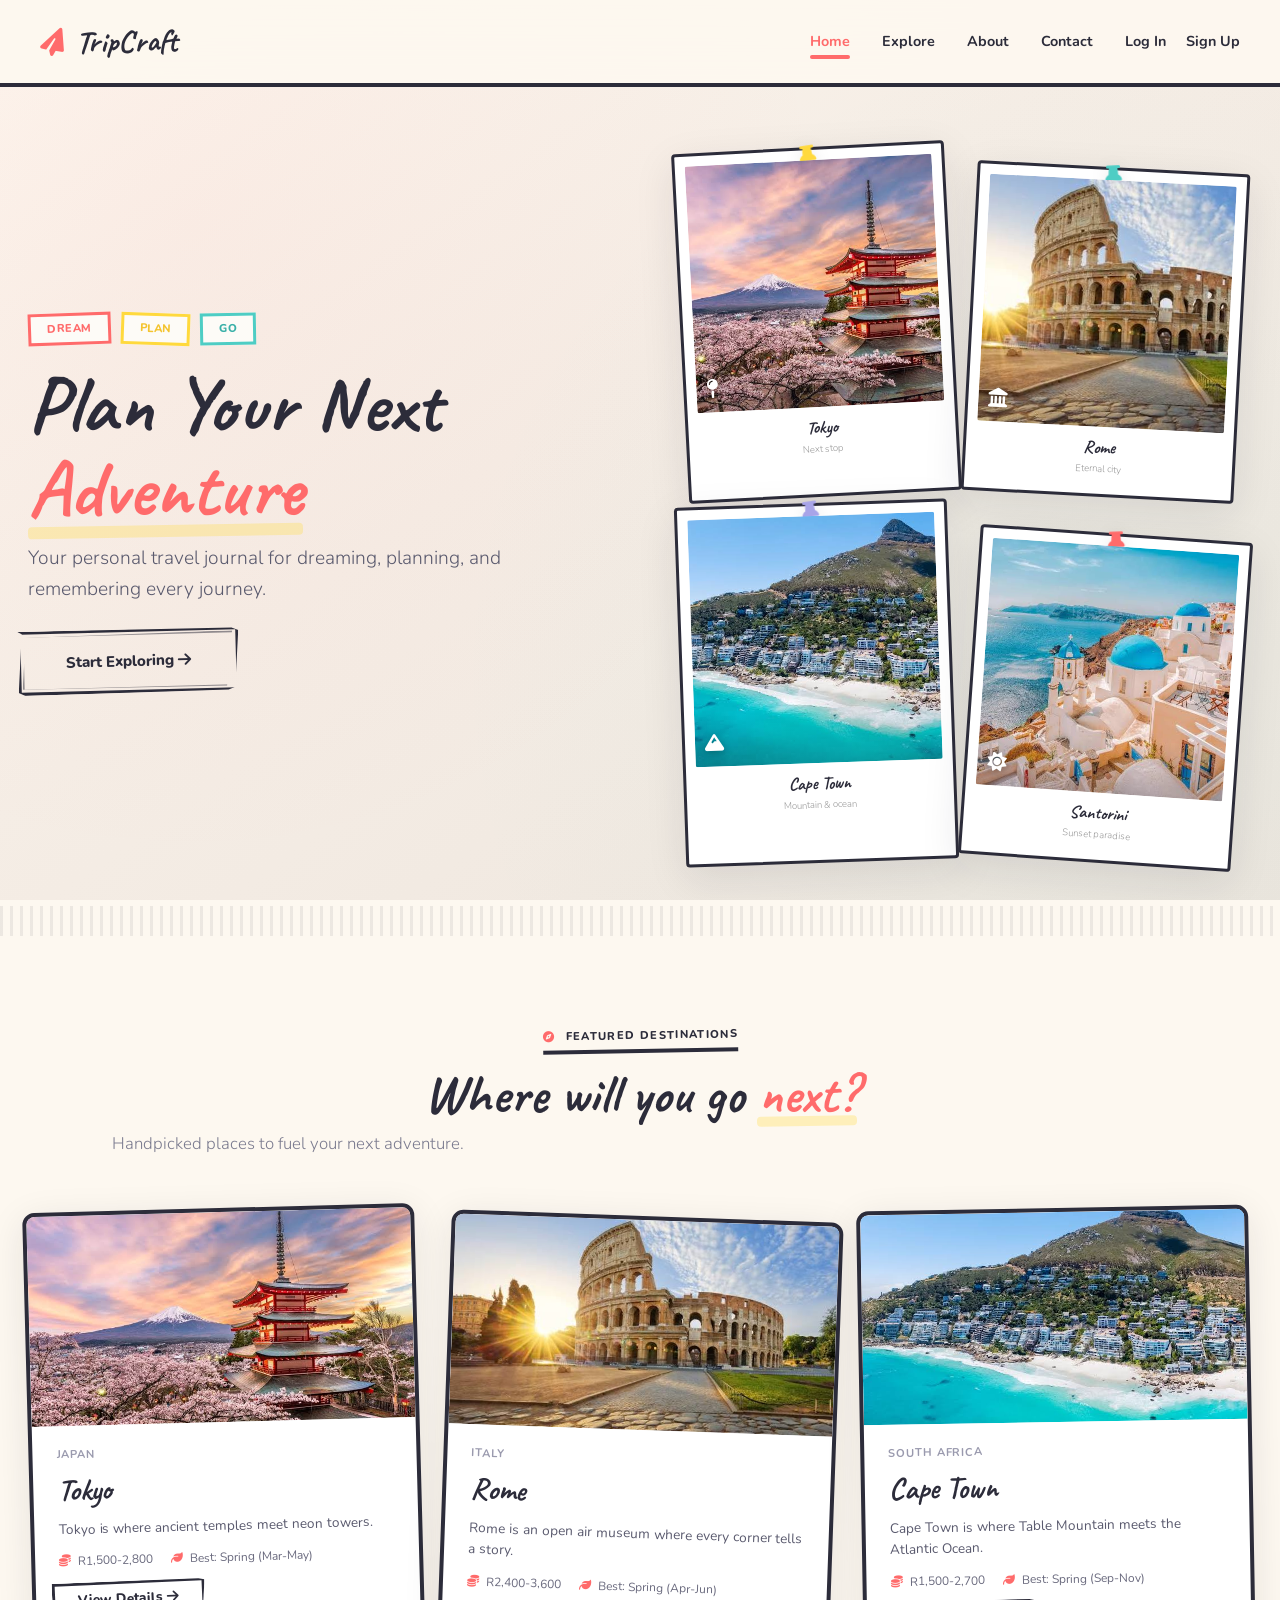
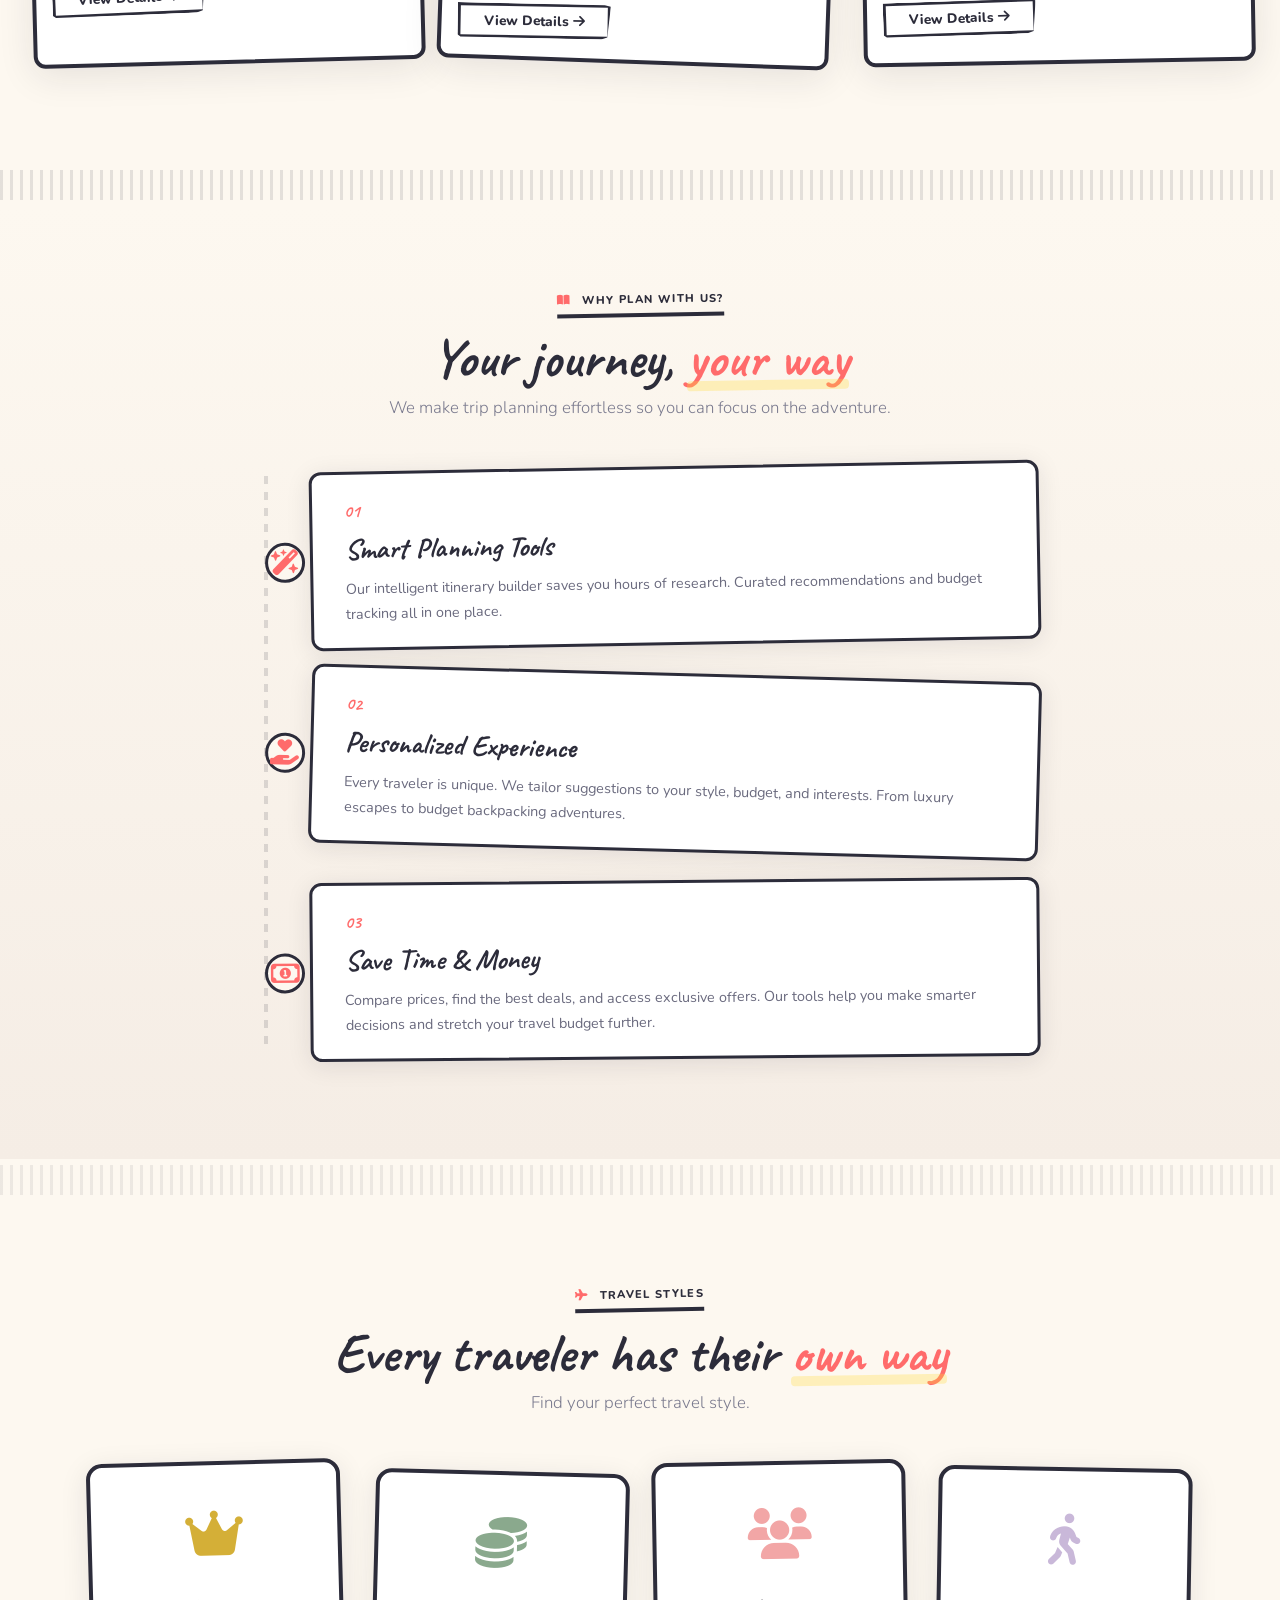
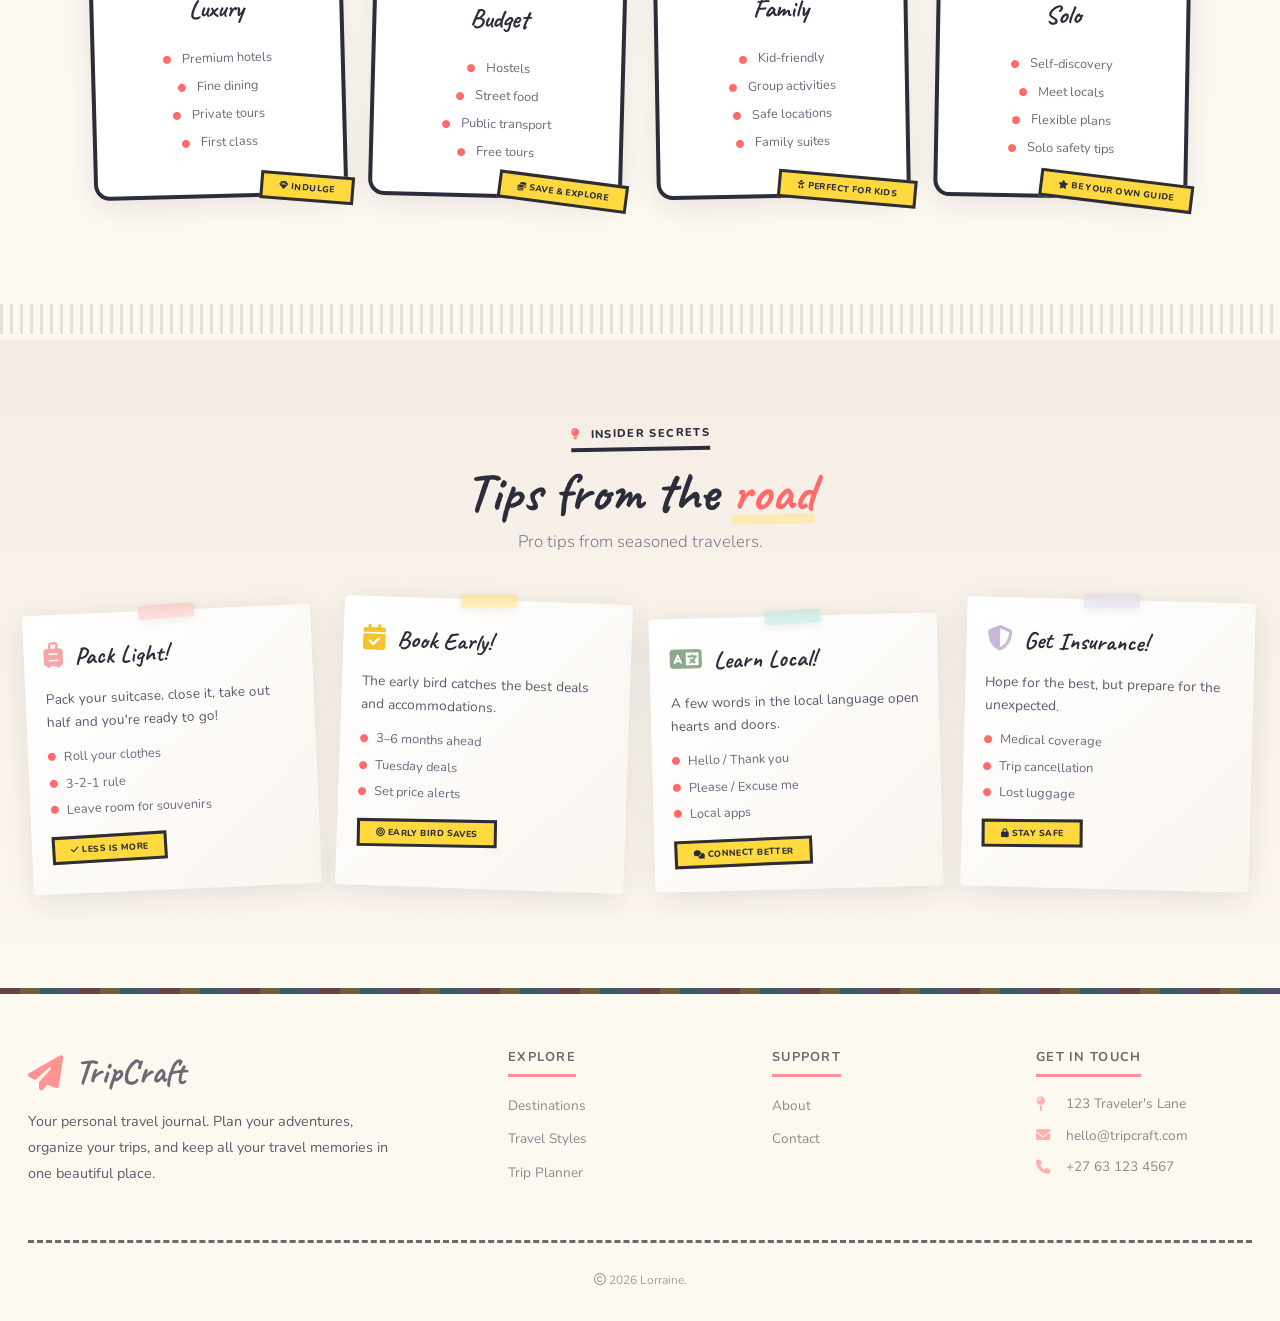
==== commit e56ed0c0: "Add files via upload" ====
--- a/index.html
+++ b/index.html
@@ -1,382 +1,381 @@
-<!DOCTYPE html>
-<html lang="en">
-<head>
-    <meta charset="UTF-8" />
-    <meta name="viewport" content="width=device-width, initial-scale=1.0" />
-    <title>TripCraft</title>
-    <link rel="stylesheet" href="css/style.css" />
-    <link rel="preconnect" href="https://fonts.googleapis.com" />
-    <link rel="preconnect" href="https://fonts.gstatic.com" crossorigin />
-    <link href="https://fonts.googleapis.com/css2?family=Caveat:wght@400;600;700&family=Nunito:wght@300;400;600;700;800&display=swap" rel="stylesheet" />
-    <link rel="stylesheet" href="https://cdnjs.cloudflare.com/ajax/libs/font-awesome/6.5.1/css/all.min.css" />
-</head>
-<body>
-
-    <nav class="navbar" id="navbar">
-        <a href="index.html" class="nav-logo">
-            <i class="fas fa-paper-plane"></i> TripCraft
-        </a>
-        <ul class="nav-links" id="navLinks">
-            <li><a href="index.html">Home</a></li>
-            <li><a href="destinations.html">Explore</a></li>
-            <li><a href="index.html#why">About</a></li>
-            <li><a href="index.html#footer">Contact</a></li>
-            <li class="nav-auth" id="navAuth">
-                <!-- DYNAMICALLY UPDATED BY JAVASCRIPT -->
-            </li>
-        </ul>
-        <button class="hamburger" id="hamburger" aria-label="Toggle menu">
-            <span></span>
-            <span></span>
-            <span></span>
-        </button>
-    </nav>
-
-    <section class="hero">
-        <div class="container">
-            <div class="hero-grid">
-                <div class="hero-content">
-                    <div class="hero-stamp-collection">
-                        <span class="stampie">Dream</span>
-                        <span class="stampie">Plan</span>
-                        <span class="stampie">Go</span>
-                    </div>
-                    <h1 class="hero-title">
-                        Plan Your Next<br />
-                        <span class="highlight">Adventure</span>
-                    </h1>
-                    <p class="hero-sub">
-                        Your personal travel journal for dreaming, planning,
-                        and remembering every journey.
-                    </p>
-                    <a href="destinations.html" class="hero-btn">
-                        Start Exploring <i class="fas fa-arrow-right"></i>
-                    </a>
-                </div>
-                <div class="hero-pins" id="heroPinsContainer"></div>
-            </div>
-        </div>
-    </section>
-
-    <div class="divider-drawn"></div>
-
-    <section class="destinations" id="destinations">
-        <div class="container">
-            <div class="dest-header">
-                <span class="section-badge"><i class="fas fa-compass"></i> Featured Destinations</span>
-                <h2 class="section-title">Where will you go <span class="highlight">next?</span></h2>
-                <p class="section-sub">Handpicked places to fuel your next adventure.</p>
-            </div>
-            <div class="dest-grid" id="featuredGrid"></div>
-        </div>
-    </section>
-
-    <div class="divider-drawn divider-drawn-dark"></div>
-
-    <section class="why" id="why">
-        <div class="container">
-            <div style="text-align:center;">
-                <span class="section-badge"><i class="fas fa-book-open"></i> Why Plan With Us?</span>
-                <h2 class="section-title">Your journey, <span class="highlight">your way</span></h2>
-                <p class="section-sub" style="margin-left:auto;margin-right:auto;">
-                    We make trip planning effortless so you can focus on the adventure.
-                </p>
-            </div>
-            <div class="compass-timeline">
-                <div class="compass-step">
-                    <span class="compass-icon"><i class="fas fa-wand-magic-sparkles"></i></span>
-                    <div class="step-num">01</div>
-                    <h3>Smart Planning Tools</h3>
-                    <p>Our intelligent itinerary builder saves you hours of research. Curated recommendations and budget tracking all in one place.</p>
-                </div>
-                <div class="compass-step">
-                    <span class="compass-icon"><i class="fas fa-hand-holding-heart"></i></span>
-                    <div class="step-num">02</div>
-                    <h3>Personalized Experience</h3>
-                    <p>Every traveler is unique. We tailor suggestions to your style, budget, and interests. From luxury escapes to budget backpacking adventures.</p>
-                </div>
-                <div class="compass-step">
-                    <span class="compass-icon"><i class="fa-regular fa-money-bill-1"></i></span>
-                    <div class="step-num">03</div>
-                    <h3>Save Time & Money</h3>
-                    <p>Compare prices, find the best deals, and access exclusive offers. Our tools help you make smarter decisions and stretch your travel budget further.</p>
-                </div>
-            </div>
-        </div>
-    </section>
-
-    <div class="divider-drawn"></div>
-
-    <section class="styles">
-        <div class="container">
-            <div style="text-align:center;">
-                <span class="section-badge"><i class="fas fa-plane"></i> Travel Styles</span>
-                <h2 class="section-title">Every traveler has their <span class="highlight">own way</span></h2>
-                <p class="section-sub" style="margin-left:auto;margin-right:auto;">
-                    Find your perfect travel style.
-                </p>
-            </div>
-            <div class="styles-grid">
-                <div class="style-scribble">
-                    <span class="icon"><i class="fas fa-crown"></i></span>
-                    <h4>Luxury</h4>
-                    <ul>
-                        <li><i class="fas fa-circle"></i> Premium hotels</li>
-                        <li><i class="fas fa-circle"></i> Fine dining</li>
-                        <li><i class="fas fa-circle"></i> Private tours</li>
-                        <li><i class="fas fa-circle"></i> First class</li>
-                    </ul>
-                    <span class="scribble-sticker"><i class="fas fa-gem"></i> Indulge</span>
-                </div>
-                <div class="style-scribble">
-                    <span class="icon"><i class="fas fa-coins"></i></span>
-                    <h4>Budget</h4>
-                    <ul>
-                        <li><i class="fas fa-circle"></i> Hostels</li>
-                        <li><i class="fas fa-circle"></i> Street food</li>
-                        <li><i class="fas fa-circle"></i> Public transport</li>
-                        <li><i class="fas fa-circle"></i> Free tours</li>
-                    </ul>
-                    <span class="scribble-sticker"><i class="fas fa-coins"></i> Save &amp; Explore</span>
-                </div>
-                <div class="style-scribble">
-                    <span class="icon"><i class="fas fa-users"></i></span>
-                    <h4>Family</h4>
-                    <ul>
-                        <li><i class="fas fa-circle"></i> Kid-friendly</li>
-                        <li><i class="fas fa-circle"></i> Group activities</li>
-                        <li><i class="fas fa-circle"></i> Safe locations</li>
-                        <li><i class="fas fa-circle"></i> Family suites</li>
-                    </ul>
-                    <span class="scribble-sticker"><i class="fas fa-baby"></i> Perfect for kids</span>
-                </div>
-                <div class="style-scribble">
-                    <span class="icon"><i class="fas fa-person-walking"></i></span>
-                    <h4>Solo</h4>
-                    <ul>
-                        <li><i class="fas fa-circle"></i> Self-discovery</li>
-                        <li><i class="fas fa-circle"></i> Meet locals</li>
-                        <li><i class="fas fa-circle"></i> Flexible plans</li>
-                        <li><i class="fas fa-circle"></i> Solo safety tips</li>
-                    </ul>
-                    <span class="scribble-sticker"><i class="fas fa-star"></i> Be your own guide</span>
-                </div>
-            </div>
-        </div>
-    </section>
-
-    <div class="divider-drawn divider-drawn-dark"></div>
-
-    <section class="tips">
-        <div class="container">
-            <div style="text-align:center;">
-                <span class="section-badge"><i class="fas fa-lightbulb"></i> Insider Secrets</span>
-                <h2 class="section-title">Tips from the <span class="highlight">road</span></h2>
-                <p class="section-sub" style="margin-left:auto;margin-right:auto;">
-                    Pro tips from seasoned travelers.
-                </p>
-            </div>
-            <div class="sticky-grid">
-                <div class="sticky-note">
-                    <span class="tape coral"></span>
-                    <div class="sticky-header">
-                        <span class="icon"><i class="fas fa-suitcase-rolling"></i></span>
-                        <h4>Pack Light!</h4>
-                    </div>
-                    <p>Pack your suitcase, close it, take out half and you're ready to go!</p>
-                    <ul>
-                        <li><i class="fas fa-circle"></i> Roll your clothes</li>
-                        <li><i class="fas fa-circle"></i> 3-2-1 rule</li>
-                        <li><i class="fas fa-circle"></i> Leave room for souvenirs</li>
-                    </ul>
-                    <span class="sticky-tag"><i class="fas fa-check"></i> Less is more</span>
-                </div>
-                <div class="sticky-note">
-                    <span class="tape"></span>
-                    <div class="sticky-header">
-                        <span class="icon"><i class="fas fa-calendar-check"></i></span>
-                        <h4>Book Early!</h4>
-                    </div>
-                    <p>The early bird catches the best deals and accommodations.</p>
-                    <ul>
-                        <li><i class="fas fa-circle"></i> 3–6 months ahead</li>
-                        <li><i class="fas fa-circle"></i> Tuesday deals</li>
-                        <li><i class="fas fa-circle"></i> Set price alerts</li>
-                    </ul>
-                    <span class="sticky-tag"><i class="fas fa-bullseye"></i> Early bird saves</span>
-                </div>
-                <div class="sticky-note">
-                    <span class="tape sky"></span>
-                    <div class="sticky-header">
-                        <span class="icon"><i class="fas fa-language"></i></span>
-                        <h4>Learn Local!</h4>
-                    </div>
-                    <p>A few words in the local language open hearts and doors.</p>
-                    <ul>
-                        <li><i class="fas fa-circle"></i> Hello / Thank you</li>
-                        <li><i class="fas fa-circle"></i> Please / Excuse me</li>
-                        <li><i class="fas fa-circle"></i> Local apps</li>
-                    </ul>
-                    <span class="sticky-tag"><i class="fas fa-comments"></i> Connect better</span>
-                </div>
-                <div class="sticky-note">
-                    <span class="tape lavender"></span>
-                    <div class="sticky-header">
-                        <span class="icon"><i class="fas fa-shield-alt"></i></span>
-                        <h4>Get Insurance!</h4>
-                    </div>
-                    <p>Hope for the best, but prepare for the unexpected.</p>
-                    <ul>
-                        <li><i class="fas fa-circle"></i> Medical coverage</li>
-                        <li><i class="fas fa-circle"></i> Trip cancellation</li>
-                        <li><i class="fas fa-circle"></i> Lost luggage</li>
-                    </ul>
-                    <span class="sticky-tag"><i class="fas fa-lock"></i> Stay safe</span>
-                </div>
-            </div>
-        </div>
-    </section>
-
-    <!-- MODAL -->
-    <div class="modal" id="detailModal">
-        <div class="modal-overlay"></div>
-        <div class="modal-content">
-            <button class="modal-close">&times;</button>
-            
-            <div class="modal-scrapbook">
-                
-                <!-- LEFT COLUMN - PHOTOS + TAGS -->
-                <div class="modal-left">
-                    
-                    <div class="modal-photo photo-top">
-                        <img src="" alt="" id="modalImg1" />
-                    </div>
-                    
-                    <div class="modal-photo photo-middle">
-                        <img src="" alt="" id="modalImg2" />
-                    </div>
-                    
-                    <div class="modal-photo photo-bottom">
-                        <img src="" alt="" id="modalImg3" />
-                    </div>
-                    
-                    <!-- TAGS SCATTERED UNDER IMAGES -->
-                    <div class="modal-tags-under">
-                        <span class="scrap-tag tag-flight" id="modalTag1">Flight: 14hr</span>
-                        <span class="scrap-tag tag-timezone" id="modalTag2">Time Zone: UTC+9</span>
-                        <span class="scrap-tag tag-currency" id="modalTag3">Currency: Yen</span>
-                        <span class="scrap-tag tag-budget" id="modalBudgetShort">Budget: R1,500-2,800</span>
-                        <span class="scrap-tag tag-population" id="modalTag4">Population: 14 million</span>
-                        <div id="modalSeasonsTag" class="modal-seasons-tag-container"></div>
-                    </div>
-                    
-                </div>
-                
-                <!-- RIGHT COLUMN - INFORMATION -->
-                <div class="modal-right">
-                    
-                    <!-- Destination Name -->
-                    <div class="modal-name-block">
-                        <div class="torn-tape"></div>
-                        <h2><span class="highlight" id="modalCountry">Tokyo</span></h2>
-                        <span id="modalContinent" class="modal-continent">Japan · ASIA</span>
-                        <span class="modal-details" id="modalDetails">Capital: Tokyo · Language: Japanese</span>
-                    </div>
-                    
-                    <!-- Description -->
-                    <div class="modal-description">
-                        <p id="modalDescription">Tokyo is where ancient temples meet neon towers...</p>
-                    </div>
-                    
-                    <!-- Cards Row -->
-                    <div class="modal-cards-row">
-                        
-                        <!-- See Card -->
-                        <div class="scrap-card card-see">
-                            <div class="card-pin"></div>
-                            <div class="card-header">
-                                <h3>See</h3>
-                            </div>
-                            <ul id="modalAttractions"></ul>
-                        </div>
-                        
-                        <!-- Eat Card -->
-                        <div class="scrap-card card-eat">
-                            <div class="card-pin"></div>
-                            <div class="card-header">
-                                <h3>Eat</h3>
-                            </div>
-                            <ul id="modalCuisine"></ul>
-                        </div>
-                        
-                    </div>
-                    
-                    <!-- Tips Card -->
-                    <div class="scrap-card card-tips">
-                        <div class="card-pin"></div>
-                        <div class="card-header">
-                            <h3>Tips</h3>
-                        </div>
-                        <ul id="modalTips"></ul>
-                    </div>
-                    
-                </div>
-                
-            </div>
-            
-            <!-- Plan Button -->
-            <button class="plan-btn" data-dest-id="">
-                <i class="fas fa-paper-plane"></i> Plan This Trip
-            </button>
-            
-        </div>
-    </div>
-
-    <footer class="footer" id="footer">
-        <div class="container">
-            <div class="footer-top">
-                <div class="footer-brand">
-                    <h3><i class="fas fa-paper-plane"></i> TripCraft</h3>
-                    <p>Your personal travel journal. Plan your adventures, organize your trips, and keep all your travel memories in one beautiful place.</p>
-                </div>
-                <div class="footer-col">
-                    <h4>Explore</h4>
-                    <ul>
-                        <li><a href="destinations.html">Destinations</a></li>
-                        <li><a href="#">Travel Styles</a></li>
-                        <li><a href="#">Trip Planner</a></li>
-                    </ul>
-                </div>
-                <div class="footer-col">
-                    <h4>Support</h4>
-                    <ul>
-                        <li><a href="index.html#why">About</a></li>
-                        <li><a href="#">Contact</a></li>
-                        <li><a href="#">FAQ</a></li>
-                    </ul>
-                </div>
-                <div class="footer-col">
-                    <h4>Get in Touch</h4>
-                    <div class="contact-item">
-                        <i class="fas fa-map-pin"></i>
-                        <span>123 Traveler's Lane</span>
-                    </div>
-                    <div class="contact-item">
-                        <i class="fas fa-envelope"></i>
-                        <span>hello@tripcraft.com</span>
-                    </div>
-                    <div class="contact-item">
-                        <i class="fas fa-phone"></i>
-                        <span>+27 63 123 4567</span>
-                    </div>
-                </div>
-            </div>
-            <div class="footer-bottom">
-                <span><i class="far fa-copyright"></i> 2026 Lorraine.</span>
-            </div>
-        </div>
-    </footer>
-
-    <script src="js/script.js"></script>
-</body>
+<!DOCTYPE html>
+<html lang="en">
+<head>
+    <meta charset="UTF-8" />
+    <meta name="viewport" content="width=device-width, initial-scale=1.0" />
+    <title>TripCraft</title>
+    <link rel="stylesheet" href="css/style.css" />
+    <link rel="preconnect" href="https://fonts.googleapis.com" />
+    <link rel="preconnect" href="https://fonts.gstatic.com" crossorigin />
+    <link href="https://fonts.googleapis.com/css2?family=Caveat:wght@400;600;700&family=Nunito:wght@300;400;600;700;800&display=swap" rel="stylesheet" />
+    <link rel="stylesheet" href="https://cdnjs.cloudflare.com/ajax/libs/font-awesome/6.5.1/css/all.min.css" />
+</head>
+<body>
+
+    <nav class="navbar" id="navbar">
+        <a href="index.html" class="nav-logo">
+            <i class="fas fa-paper-plane"></i> TripCraft
+        </a>
+        <ul class="nav-links" id="navLinks">
+            <li><a href="index.html">Home</a></li>
+            <li><a href="destinations.html">Explore</a></li>
+            <li><a href="index.html#why">About</a></li>
+            <li><a href="index.html#footer">Contact</a></li>
+            <li class="nav-auth" id="navAuth">
+                <!-- DYNAMICALLY UPDATED BY JAVASCRIPT -->
+            </li>
+        </ul>
+        <button class="hamburger" id="hamburger" aria-label="Toggle menu">
+            <span></span>
+            <span></span>
+            <span></span>
+        </button>
+    </nav>
+
+    <section class="hero">
+        <div class="container">
+            <div class="hero-grid">
+                <div class="hero-content">
+                    <div class="hero-stamp-collection">
+                        <span class="stampie">Dream</span>
+                        <span class="stampie">Plan</span>
+                        <span class="stampie">Go</span>
+                    </div>
+                    <h1 class="hero-title">
+                        Plan Your Next<br />
+                        <span class="highlight">Adventure</span>
+                    </h1>
+                    <p class="hero-sub">
+                        Your personal travel journal for dreaming, planning,
+                        and remembering every journey.
+                    </p>
+                    <a href="destinations.html" class="hero-btn">
+                        Start Exploring <i class="fas fa-arrow-right"></i>
+                    </a>
+                </div>
+                <div class="hero-pins" id="heroPinsContainer"></div>
+            </div>
+        </div>
+    </section>
+
+    <div class="divider-drawn"></div>
+
+    <section class="destinations" id="destinations">
+        <div class="container">
+            <div class="dest-header">
+                <span class="section-badge"><i class="fas fa-compass"></i> Featured Destinations</span>
+                <h2 class="section-title">Where will you go <span class="highlight">next?</span></h2>
+                <p class="section-sub">Handpicked places to fuel your next adventure.</p>
+            </div>
+            <div class="dest-grid" id="featuredGrid"></div>
+        </div>
+    </section>
+
+    <div class="divider-drawn divider-drawn-dark"></div>
+
+    <section class="why" id="why">
+        <div class="container">
+            <div style="text-align:center;">
+                <span class="section-badge"><i class="fas fa-book-open"></i> Why Plan With Us?</span>
+                <h2 class="section-title">Your journey, <span class="highlight">your way</span></h2>
+                <p class="section-sub" style="margin-left:auto;margin-right:auto;">
+                    We make trip planning effortless so you can focus on the adventure.
+                </p>
+            </div>
+            <div class="compass-timeline">
+                <div class="compass-step">
+                    <span class="compass-icon"><i class="fas fa-wand-magic-sparkles"></i></span>
+                    <div class="step-num">01</div>
+                    <h3>Smart Planning Tools</h3>
+                    <p>Our intelligent itinerary builder saves you hours of research. Curated recommendations and budget tracking all in one place.</p>
+                </div>
+                <div class="compass-step">
+                    <span class="compass-icon"><i class="fas fa-hand-holding-heart"></i></span>
+                    <div class="step-num">02</div>
+                    <h3>Personalized Experience</h3>
+                    <p>Every traveler is unique. We tailor suggestions to your style, budget, and interests. From luxury escapes to budget backpacking adventures.</p>
+                </div>
+                <div class="compass-step">
+                    <span class="compass-icon"><i class="fa-regular fa-money-bill-1"></i></span>
+                    <div class="step-num">03</div>
+                    <h3>Save Time & Money</h3>
+                    <p>Compare prices, find the best deals, and access exclusive offers. Our tools help you make smarter decisions and stretch your travel budget further.</p>
+                </div>
+            </div>
+        </div>
+    </section>
+
+    <div class="divider-drawn"></div>
+
+    <section class="styles" id="travelstyles">
+        <div class="container">
+            <div style="text-align:center;">
+                <span class="section-badge"><i class="fas fa-plane"></i> Travel Styles</span>
+                <h2 class="section-title">Every traveler has their <span class="highlight">own way</span></h2>
+                <p class="section-sub" style="margin-left:auto;margin-right:auto;">
+                    Find your perfect travel style.
+                </p>
+            </div>
+            <div class="styles-grid">
+                <div class="style-scribble">
+                    <span class="icon"><i class="fas fa-crown"></i></span>
+                    <h4>Luxury</h4>
+                    <ul>
+                        <li><i class="fas fa-circle"></i> Premium hotels</li>
+                        <li><i class="fas fa-circle"></i> Fine dining</li>
+                        <li><i class="fas fa-circle"></i> Private tours</li>
+                        <li><i class="fas fa-circle"></i> First class</li>
+                    </ul>
+                    <span class="scribble-sticker"><i class="fas fa-gem"></i> Indulge</span>
+                </div>
+                <div class="style-scribble">
+                    <span class="icon"><i class="fas fa-coins"></i></span>
+                    <h4>Budget</h4>
+                    <ul>
+                        <li><i class="fas fa-circle"></i> Hostels</li>
+                        <li><i class="fas fa-circle"></i> Street food</li>
+                        <li><i class="fas fa-circle"></i> Public transport</li>
+                        <li><i class="fas fa-circle"></i> Free tours</li>
+                    </ul>
+                    <span class="scribble-sticker"><i class="fas fa-coins"></i> Save &amp; Explore</span>
+                </div>
+                <div class="style-scribble">
+                    <span class="icon"><i class="fas fa-users"></i></span>
+                    <h4>Family</h4>
+                    <ul>
+                        <li><i class="fas fa-circle"></i> Kid-friendly</li>
+                        <li><i class="fas fa-circle"></i> Group activities</li>
+                        <li><i class="fas fa-circle"></i> Safe locations</li>
+                        <li><i class="fas fa-circle"></i> Family suites</li>
+                    </ul>
+                    <span class="scribble-sticker"><i class="fas fa-baby"></i> Perfect for kids</span>
+                </div>
+                <div class="style-scribble">
+                    <span class="icon"><i class="fas fa-person-walking"></i></span>
+                    <h4>Solo</h4>
+                    <ul>
+                        <li><i class="fas fa-circle"></i> Self-discovery</li>
+                        <li><i class="fas fa-circle"></i> Meet locals</li>
+                        <li><i class="fas fa-circle"></i> Flexible plans</li>
+                        <li><i class="fas fa-circle"></i> Solo safety tips</li>
+                    </ul>
+                    <span class="scribble-sticker"><i class="fas fa-star"></i> Be your own guide</span>
+                </div>
+            </div>
+        </div>
+    </section>
+
+    <div class="divider-drawn divider-drawn-dark"></div>
+
+    <section class="tips">
+        <div class="container">
+            <div style="text-align:center;">
+                <span class="section-badge"><i class="fas fa-lightbulb"></i> Insider Secrets</span>
+                <h2 class="section-title">Tips from the <span class="highlight">road</span></h2>
+                <p class="section-sub" style="margin-left:auto;margin-right:auto;">
+                    Pro tips from seasoned travelers.
+                </p>
+            </div>
+            <div class="sticky-grid">
+                <div class="sticky-note">
+                    <span class="tape coral"></span>
+                    <div class="sticky-header">
+                        <span class="icon"><i class="fas fa-suitcase-rolling"></i></span>
+                        <h4>Pack Light!</h4>
+                    </div>
+                    <p>Pack your suitcase, close it, take out half and you're ready to go!</p>
+                    <ul>
+                        <li><i class="fas fa-circle"></i> Roll your clothes</li>
+                        <li><i class="fas fa-circle"></i> 3-2-1 rule</li>
+                        <li><i class="fas fa-circle"></i> Leave room for souvenirs</li>
+                    </ul>
+                    <span class="sticky-tag"><i class="fas fa-check"></i> Less is more</span>
+                </div>
+                <div class="sticky-note">
+                    <span class="tape"></span>
+                    <div class="sticky-header">
+                        <span class="icon"><i class="fas fa-calendar-check"></i></span>
+                        <h4>Book Early!</h4>
+                    </div>
+                    <p>The early bird catches the best deals and accommodations.</p>
+                    <ul>
+                        <li><i class="fas fa-circle"></i> 3–6 months ahead</li>
+                        <li><i class="fas fa-circle"></i> Tuesday deals</li>
+                        <li><i class="fas fa-circle"></i> Set price alerts</li>
+                    </ul>
+                    <span class="sticky-tag"><i class="fas fa-bullseye"></i> Early bird saves</span>
+                </div>
+                <div class="sticky-note">
+                    <span class="tape sky"></span>
+                    <div class="sticky-header">
+                        <span class="icon"><i class="fas fa-language"></i></span>
+                        <h4>Learn Local!</h4>
+                    </div>
+                    <p>A few words in the local language open hearts and doors.</p>
+                    <ul>
+                        <li><i class="fas fa-circle"></i> Hello / Thank you</li>
+                        <li><i class="fas fa-circle"></i> Please / Excuse me</li>
+                        <li><i class="fas fa-circle"></i> Local apps</li>
+                    </ul>
+                    <span class="sticky-tag"><i class="fas fa-comments"></i> Connect better</span>
+                </div>
+                <div class="sticky-note">
+                    <span class="tape lavender"></span>
+                    <div class="sticky-header">
+                        <span class="icon"><i class="fas fa-shield-alt"></i></span>
+                        <h4>Get Insurance!</h4>
+                    </div>
+                    <p>Hope for the best, but prepare for the unexpected.</p>
+                    <ul>
+                        <li><i class="fas fa-circle"></i> Medical coverage</li>
+                        <li><i class="fas fa-circle"></i> Trip cancellation</li>
+                        <li><i class="fas fa-circle"></i> Lost luggage</li>
+                    </ul>
+                    <span class="sticky-tag"><i class="fas fa-lock"></i> Stay safe</span>
+                </div>
+            </div>
+        </div>
+    </section>
+
+    <!-- MODAL -->
+    <div class="modal" id="detailModal">
+        <div class="modal-overlay"></div>
+        <div class="modal-content">
+            <button class="modal-close">&times;</button>
+            
+            <div class="modal-scrapbook">
+                
+                <!-- LEFT COLUMN - PHOTOS + TAGS -->
+                <div class="modal-left">
+                    
+                    <div class="modal-photo photo-top">
+                        <img src="" alt="" id="modalImg1" />
+                    </div>
+                    
+                    <div class="modal-photo photo-middle">
+                        <img src="" alt="" id="modalImg2" />
+                    </div>
+                    
+                    <div class="modal-photo photo-bottom">
+                        <img src="" alt="" id="modalImg3" />
+                    </div>
+                    
+                    <!-- TAGS SCATTERED UNDER IMAGES -->
+                    <div class="modal-tags-under">
+                        <span class="scrap-tag tag-flight" id="modalTag1">Flight: 14hr</span>
+                        <span class="scrap-tag tag-timezone" id="modalTag2">Time Zone: UTC+9</span>
+                        <span class="scrap-tag tag-currency" id="modalTag3">Currency: Yen</span>
+                        <span class="scrap-tag tag-budget" id="modalBudgetShort">Budget: R1,500-2,800</span>
+                        <span class="scrap-tag tag-population" id="modalTag4">Population: 14 million</span>
+                        <div id="modalSeasonsTag" class="modal-seasons-tag-container"></div>
+                    </div>
+                    
+                </div>
+                
+                <!-- RIGHT COLUMN - INFORMATION -->
+                <div class="modal-right">
+                    
+                    <!-- Destination Name -->
+                    <div class="modal-name-block">
+                        <div class="torn-tape"></div>
+                        <h2><span class="highlight" id="modalCountry">Tokyo</span></h2>
+                        <span id="modalContinent" class="modal-continent">Japan · ASIA</span>
+                        <span class="modal-details" id="modalDetails">Capital: Tokyo · Language: Japanese</span>
+                    </div>
+                    
+                    <!-- Description -->
+                    <div class="modal-description">
+                        <p id="modalDescription">Tokyo is where ancient temples meet neon towers...</p>
+                    </div>
+                    
+                    <!-- Cards Row -->
+                    <div class="modal-cards-row">
+                        
+                        <!-- See Card -->
+                        <div class="scrap-card card-see">
+                            <div class="card-pin"></div>
+                            <div class="card-header">
+                                <h3>See</h3>
+                            </div>
+                            <ul id="modalAttractions"></ul>
+                        </div>
+                        
+                        <!-- Eat Card -->
+                        <div class="scrap-card card-eat">
+                            <div class="card-pin"></div>
+                            <div class="card-header">
+                                <h3>Eat</h3>
+                            </div>
+                            <ul id="modalCuisine"></ul>
+                        </div>
+                        
+                    </div>
+                    
+                    <!-- Tips Card -->
+                    <div class="scrap-card card-tips">
+                        <div class="card-pin"></div>
+                        <div class="card-header">
+                            <h3>Tips</h3>
+                        </div>
+                        <ul id="modalTips"></ul>
+                    </div>
+                    
+                </div>
+                
+            </div>
+            
+            <!-- Plan Button -->
+            <button class="plan-btn" data-dest-id="">
+                <i class="fas fa-paper-plane"></i> Plan This Trip
+            </button>
+            
+        </div>
+    </div>
+
+    <footer class="footer" id="footer">
+        <div class="container">
+            <div class="footer-top">
+                <div class="footer-brand">
+                    <h3><i class="fas fa-paper-plane"></i> TripCraft</h3>
+                    <p>Your personal travel journal. Plan your adventures, organize your trips, and keep all your travel memories in one beautiful place.</p>
+                </div>
+                <div class="footer-col">
+                    <h4>Explore</h4>
+                    <ul>
+                        <li><a href="destinations.html">Destinations</a></li>
+                        <li><a href="index.html#travelstyles">Travel Styles</a></li>
+                        <li><a href="trip.html">Trip Planner</a></li>
+                    </ul>
+                </div>
+                <div class="footer-col">
+                    <h4>Support</h4>
+                    <ul>
+                        <li><a href="index.html#why">About</a></li>
+                        <li><a href="#footer">Contact</a></li>
+                    </ul>
+                </div>
+                <div class="footer-col">
+                    <h4>Get in Touch</h4>
+                    <div class="contact-item">
+                        <i class="fas fa-map-pin"></i>
+                        <span>123 Traveler's Lane</span>
+                    </div>
+                    <div class="contact-item">
+                        <i class="fas fa-envelope"></i>
+                        <span>hello@tripcraft.com</span>
+                    </div>
+                    <div class="contact-item">
+                        <i class="fas fa-phone"></i>
+                        <span>+27 63 123 4567</span>
+                    </div>
+                </div>
+            </div>
+            <div class="footer-bottom">
+                <span><i class="far fa-copyright"></i> 2026 Lorraine.</span>
+            </div>
+        </div>
+    </footer>
+
+    <script src="js/script.js"></script>
+</body>
 </html>
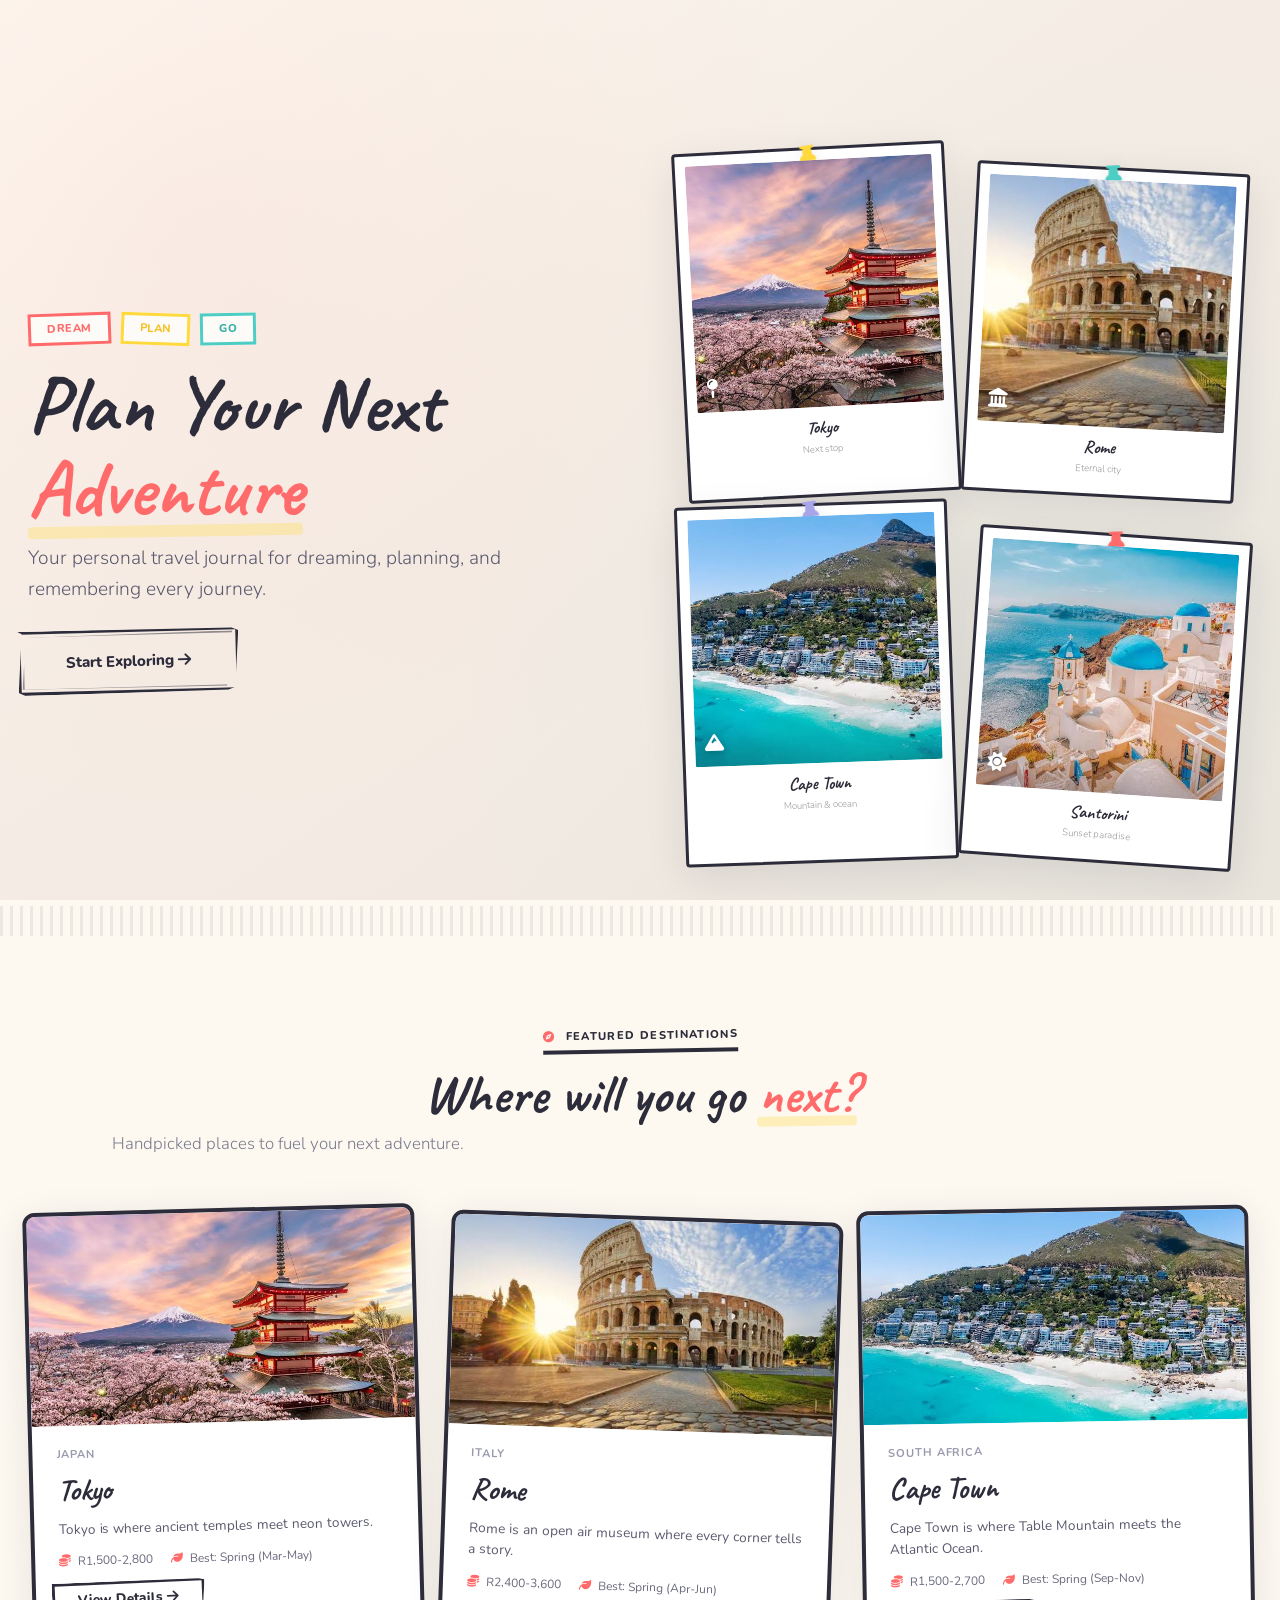
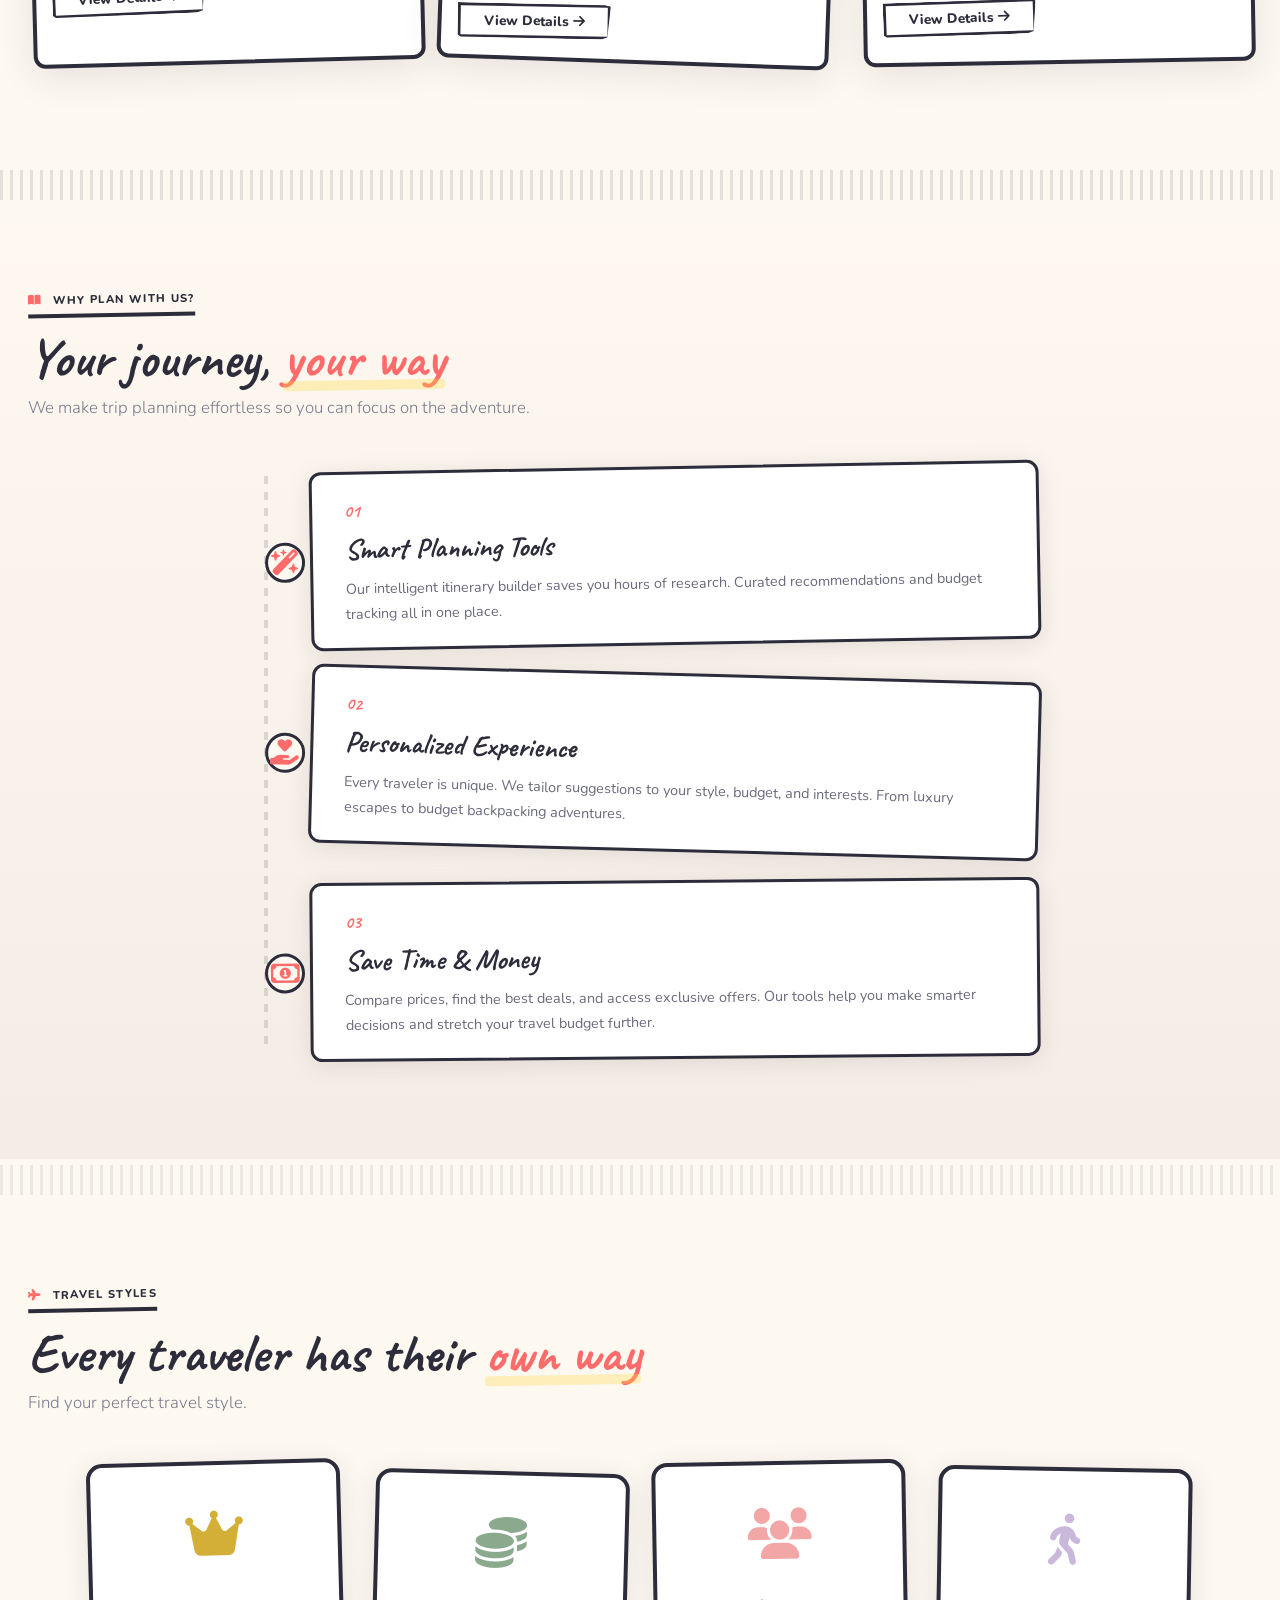
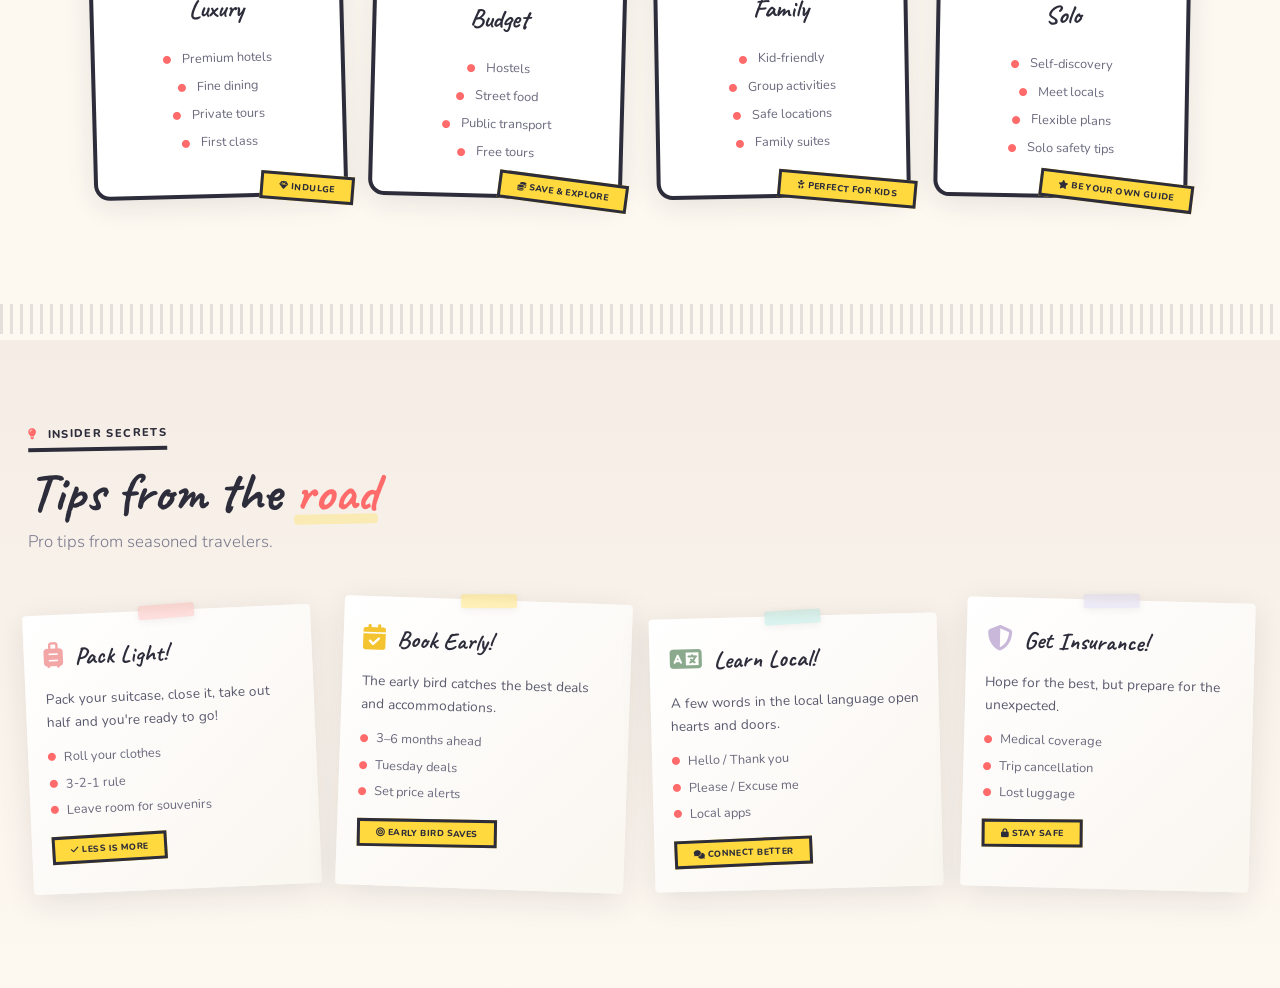
==== commit b03ea03e: "Add files via upload" ====
--- a/index.html
+++ b/index.html
@@ -12,25 +12,7 @@
 </head>
 <body>
 
-    <nav class="navbar" id="navbar">
-        <a href="index.html" class="nav-logo">
-            <i class="fas fa-paper-plane"></i> TripCraft
-        </a>
-        <ul class="nav-links" id="navLinks">
-            <li><a href="index.html">Home</a></li>
-            <li><a href="destinations.html">Explore</a></li>
-            <li><a href="index.html#why">About</a></li>
-            <li><a href="index.html#footer">Contact</a></li>
-            <li class="nav-auth" id="navAuth">
-                <!-- DYNAMICALLY UPDATED BY JAVASCRIPT -->
-            </li>
-        </ul>
-        <button class="hamburger" id="hamburger" aria-label="Toggle menu">
-            <span></span>
-            <span></span>
-            <span></span>
-        </button>
-    </nav>
+    <div id="navbar"></div>
 
     <section class="hero">
         <div class="container">
@@ -41,17 +23,9 @@
                         <span class="stampie">Plan</span>
                         <span class="stampie">Go</span>
                     </div>
-                    <h1 class="hero-title">
-                        Plan Your Next<br />
-                        <span class="highlight">Adventure</span>
-                    </h1>
-                    <p class="hero-sub">
-                        Your personal travel journal for dreaming, planning,
-                        and remembering every journey.
-                    </p>
-                    <a href="destinations.html" class="hero-btn">
-                        Start Exploring <i class="fas fa-arrow-right"></i>
-                    </a>
+                    <h1 class="hero-title">Plan Your Next<br /><span class="highlight">Adventure</span></h1>
+                    <p class="hero-sub">Your personal travel journal for dreaming, planning, and remembering every journey.</p>
+                    <a href="destinations.html" class="hero-btn">Start Exploring <i class="fas fa-arrow-right"></i></a>
                 </div>
                 <div class="hero-pins" id="heroPinsContainer"></div>
             </div>
@@ -75,12 +49,10 @@
 
     <section class="why" id="why">
         <div class="container">
-            <div style="text-align:center;">
+            <div class="section-header-center">
                 <span class="section-badge"><i class="fas fa-book-open"></i> Why Plan With Us?</span>
                 <h2 class="section-title">Your journey, <span class="highlight">your way</span></h2>
-                <p class="section-sub" style="margin-left:auto;margin-right:auto;">
-                    We make trip planning effortless so you can focus on the adventure.
-                </p>
+                <p class="section-sub section-sub-center">We make trip planning effortless so you can focus on the adventure.</p>
             </div>
             <div class="compass-timeline">
                 <div class="compass-step">
@@ -109,12 +81,10 @@
 
     <section class="styles" id="travelstyles">
         <div class="container">
-            <div style="text-align:center;">
+            <div class="section-header-center">
                 <span class="section-badge"><i class="fas fa-plane"></i> Travel Styles</span>
                 <h2 class="section-title">Every traveler has their <span class="highlight">own way</span></h2>
-                <p class="section-sub" style="margin-left:auto;margin-right:auto;">
-                    Find your perfect travel style.
-                </p>
+                <p class="section-sub section-sub-center">Find your perfect travel style.</p>
             </div>
             <div class="styles-grid">
                 <div class="style-scribble">
@@ -169,12 +139,10 @@
 
     <section class="tips">
         <div class="container">
-            <div style="text-align:center;">
+            <div class="section-header-center">
                 <span class="section-badge"><i class="fas fa-lightbulb"></i> Insider Secrets</span>
                 <h2 class="section-title">Tips from the <span class="highlight">road</span></h2>
-                <p class="section-sub" style="margin-left:auto;margin-right:auto;">
-                    Pro tips from seasoned travelers.
-                </p>
+                <p class="section-sub section-sub-center">Pro tips from seasoned travelers.</p>
             </div>
             <div class="sticky-grid">
                 <div class="sticky-note">
@@ -237,30 +205,21 @@
         </div>
     </section>
 
-    <!-- MODAL -->
     <div class="modal" id="detailModal">
         <div class="modal-overlay"></div>
         <div class="modal-content">
             <button class="modal-close">&times;</button>
-            
             <div class="modal-scrapbook">
-                
-                <!-- LEFT COLUMN - PHOTOS + TAGS -->
                 <div class="modal-left">
-                    
                     <div class="modal-photo photo-top">
                         <img src="" alt="" id="modalImg1" />
                     </div>
-                    
                     <div class="modal-photo photo-middle">
                         <img src="" alt="" id="modalImg2" />
                     </div>
-                    
                     <div class="modal-photo photo-bottom">
                         <img src="" alt="" id="modalImg3" />
                     </div>
-                    
-                    <!-- TAGS SCATTERED UNDER IMAGES -->
                     <div class="modal-tags-under">
                         <span class="scrap-tag tag-flight" id="modalTag1">Flight: 14hr</span>
                         <span class="scrap-tag tag-timezone" id="modalTag2">Time Zone: UTC+9</span>
@@ -269,112 +228,41 @@
                         <span class="scrap-tag tag-population" id="modalTag4">Population: 14 million</span>
                         <div id="modalSeasonsTag" class="modal-seasons-tag-container"></div>
                     </div>
-                    
-                </div>
-                
-                <!-- RIGHT COLUMN - INFORMATION -->
+                </div>
                 <div class="modal-right">
-                    
-                    <!-- Destination Name -->
                     <div class="modal-name-block">
                         <div class="torn-tape"></div>
                         <h2><span class="highlight" id="modalCountry">Tokyo</span></h2>
                         <span id="modalContinent" class="modal-continent">Japan · ASIA</span>
                         <span class="modal-details" id="modalDetails">Capital: Tokyo · Language: Japanese</span>
                     </div>
-                    
-                    <!-- Description -->
                     <div class="modal-description">
                         <p id="modalDescription">Tokyo is where ancient temples meet neon towers...</p>
                     </div>
-                    
-                    <!-- Cards Row -->
                     <div class="modal-cards-row">
-                        
-                        <!-- See Card -->
                         <div class="scrap-card card-see">
                             <div class="card-pin"></div>
-                            <div class="card-header">
-                                <h3>See</h3>
-                            </div>
+                            <div class="card-header"><h3>See</h3></div>
                             <ul id="modalAttractions"></ul>
                         </div>
-                        
-                        <!-- Eat Card -->
                         <div class="scrap-card card-eat">
                             <div class="card-pin"></div>
-                            <div class="card-header">
-                                <h3>Eat</h3>
-                            </div>
+                            <div class="card-header"><h3>Eat</h3></div>
                             <ul id="modalCuisine"></ul>
                         </div>
-                        
-                    </div>
-                    
-                    <!-- Tips Card -->
+                    </div>
                     <div class="scrap-card card-tips">
                         <div class="card-pin"></div>
-                        <div class="card-header">
-                            <h3>Tips</h3>
-                        </div>
+                        <div class="card-header"><h3>Tips</h3></div>
                         <ul id="modalTips"></ul>
                     </div>
-                    
-                </div>
-                
-            </div>
-            
-            <!-- Plan Button -->
-            <button class="plan-btn" data-dest-id="">
-                <i class="fas fa-paper-plane"></i> Plan This Trip
-            </button>
-            
+                </div>
+            </div>
+            <button class="plan-btn" data-dest-id=""><i class="fas fa-paper-plane"></i> Plan This Trip</button>
         </div>
     </div>
 
-    <footer class="footer" id="footer">
-        <div class="container">
-            <div class="footer-top">
-                <div class="footer-brand">
-                    <h3><i class="fas fa-paper-plane"></i> TripCraft</h3>
-                    <p>Your personal travel journal. Plan your adventures, organize your trips, and keep all your travel memories in one beautiful place.</p>
-                </div>
-                <div class="footer-col">
-                    <h4>Explore</h4>
-                    <ul>
-                        <li><a href="destinations.html">Destinations</a></li>
-                        <li><a href="index.html#travelstyles">Travel Styles</a></li>
-                        <li><a href="trip.html">Trip Planner</a></li>
-                    </ul>
-                </div>
-                <div class="footer-col">
-                    <h4>Support</h4>
-                    <ul>
-                        <li><a href="index.html#why">About</a></li>
-                        <li><a href="#footer">Contact</a></li>
-                    </ul>
-                </div>
-                <div class="footer-col">
-                    <h4>Get in Touch</h4>
-                    <div class="contact-item">
-                        <i class="fas fa-map-pin"></i>
-                        <span>123 Traveler's Lane</span>
-                    </div>
-                    <div class="contact-item">
-                        <i class="fas fa-envelope"></i>
-                        <span>hello@tripcraft.com</span>
-                    </div>
-                    <div class="contact-item">
-                        <i class="fas fa-phone"></i>
-                        <span>+27 63 123 4567</span>
-                    </div>
-                </div>
-            </div>
-            <div class="footer-bottom">
-                <span><i class="far fa-copyright"></i> 2026 Lorraine.</span>
-            </div>
-        </div>
-    </footer>
+    <div id="footer"></div>
 
     <script src="js/script.js"></script>
 </body>
